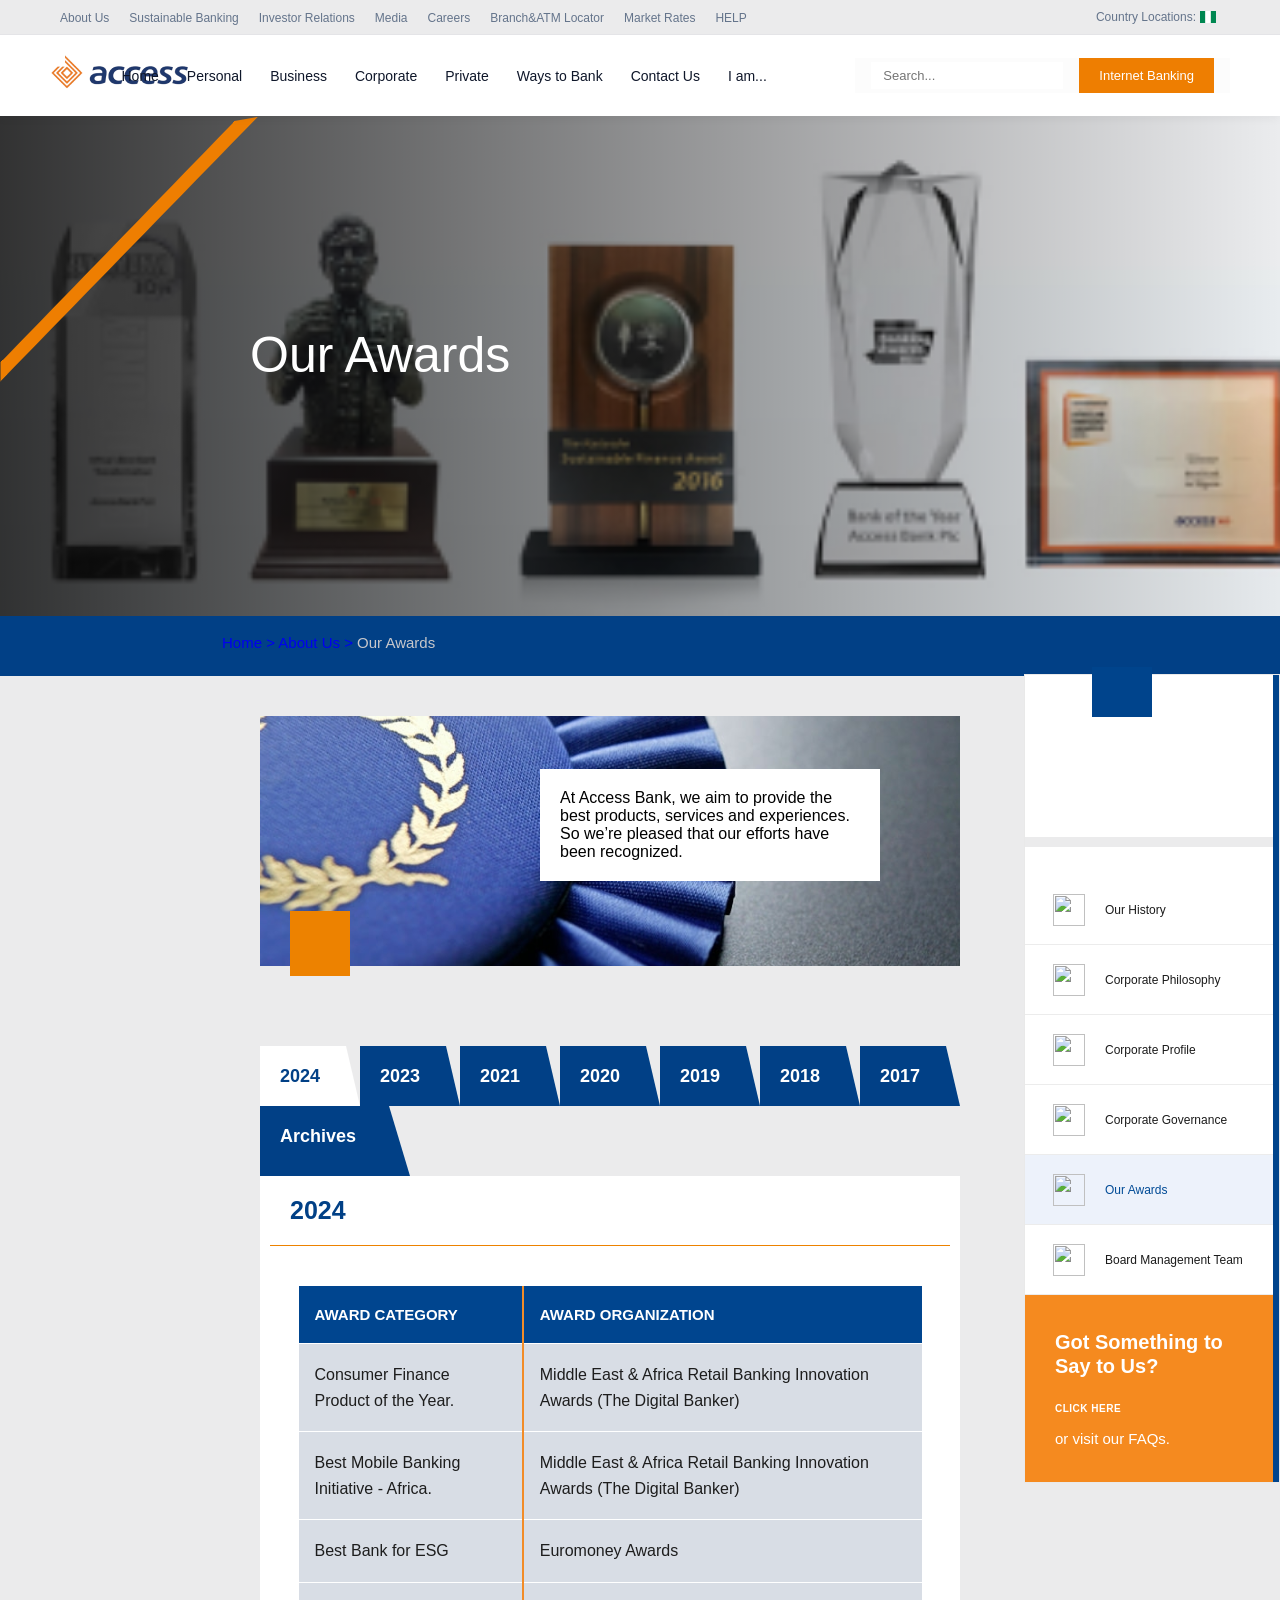
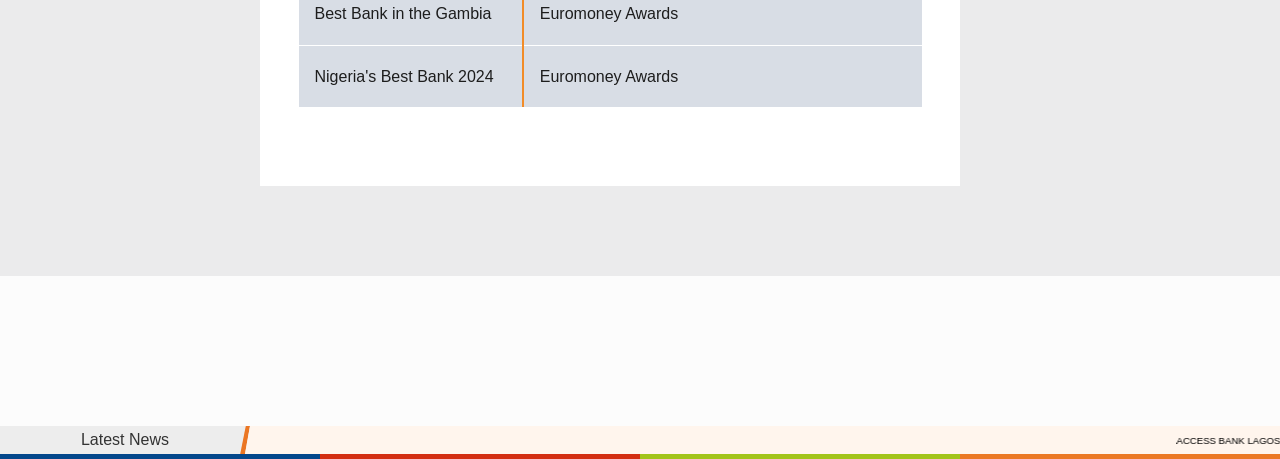
==== award.html @ 9777dcdf "level1" ====
<!DOCTYPE html>
<html lang="en">

<head>
    <meta charset="UTF-8">
    <meta name="viewport" content="width=device-width, initial-scale=1.0">
    <link rel="stylesheet" href="award.css">
    <link rel="shortcut icon" href="/Images/favi-removebg-preview.png" type="image/x-icon">
    <script src="https://cdn.jsdelivr.net/npm/@tailwindcss/browser@4"></script>
    <script src="https://kit.fontawesome.com/dce6a26cb8.js" crossorigin="anonymous"></script>
    <!-- bootstrap link -->
    <script src="https://cdn.jsdelivr.net/npm/@popperjs/core@2.11.8/dist/umd/popper.min.js"
        integrity="sha384-I7E8VVD/ismYTF4hNIPjVp/Zjvgyol6VFvRkX/vR+Vc4jQkC+hVqc2pM8ODewa9r"
        crossorigin="anonymous"></script>
    <script src="https://cdn.jsdelivr.net/npm/bootstrap@5.3.8/dist/js/bootstrap.min.js"
        integrity="sha384-G/EV+4j2dNv+tEPo3++6LCgdCROaejBqfUeNjuKAiuXbjrxilcCdDz6ZAVfHWe1Y"
        crossorigin="anonymous"></script>
    <title>Our Awards</title>
</head>

<body>

    <!-- The main header Wrapper -->
    <header>
        <div class="head-head">
            <!-- SECTION 1: The Top Bar -->
            <div class="top-bar">
                <!-- Left side links grouped together -->
                <ul class="top-bar-links">
                    <li><a href="#">About Us</a></li>
                    <li><a href="#">Sustainable Banking</a></li>
                    <li><a href="#">Investor Relations</a></li>
                    <li><a href="#">Media</a></li>
                    <li><a href="#">Careers</a></li>
                    <li><a href="#">Branch&ATM Locator</a></li>
                    <li><a href="#">Market Rates</a></li>
                    <li><a href="#">HELP</a></li>
                </ul>


                <!-- Right side location indicator grouped together -->
                <div class="location-indicator">
                    <span>Country Locations:</span>
                    <img src="/Images/nigeria.png" alt="Country Flag">
                </div>
            </div>


            <!-- SECTION 2: The Primary Navigation Bar (the main brand links) -->
            <div class="primary-navigation">
                <!-- The Access Bank Logo -->
                <div class="logo">
                    <img src="/Images/access-lg-logo.png" alt="Access Bank Logo">
                </div>

                <!-- Main Navigation Links -->
                <ul class="main-nav-links">
                    <li><a class="li" href="#">Home</a></li>

                    <li class="dropdown"><a class="li" href="#">Personal</a>
                        <div class="dropdown-container">
                            <div class="parent-column">
                                <div class="dropdown-column1">
                                    <h3>PERSONAL BANKING</h3>
                                    <ul class="drop-scroll">
                                        <li><a href="#">Bancassurance</a></li>
                                        <li><a href="#">Borrowing</a></li>
                                        <li><a href="#">Diaspora Banking</a></li>
                                        <li><a href="#">Everyday Accounts</a></li>
                                        <li><a href="#">Kids & Teens</a></li>
                                        <li><a href="#">Money Transfer</a></li>
                                        <li><a href="#">Promos & Propositions</a></li>
                                        <li><a href="#">Saving & Investing</a></li>
                                        <li><a href="#">The "W" Initiative</a></li>
                                    </ul>
                                </div>

                                <div class="dropdown-column2">
                                    <div class="banc">
                                        <span class="span">Bancassurance</span>
                                        <p>Something Sweet for ENTREPRENEURS</p>
                                    </div>
                                    <div class="banc2">
                                        <div class="banc-image">
                                            <img src="/Images/drop.png" alt="">
                                        </div>

                                        <p class="banc2-txt">Over the years, we have provided sustainable tools for
                                            women to
                                            Access true financial inclusion and growth.</p>

                                        <div class="banc2-link">
                                            <a href="#">access more</a>
                                        </div>
                                    </div>
                                </div>
                            </div>

                            <div class="bottom-line">
                                <p class="bm-line-txt"><a href="#">Contact Us</a></p>
                                <p class="bm-line-txt"><a href="#">Help & Support</a></p>
                                <p class="bm-line-txt"><a href="#">Locate Us</a></p>
                            </div>
                        </div>
                    </li>

                    <li class="dropdown"><a class="li" href="#">Business</a>
                        <div class="dropdown-container">
                            <div class="parent-column">
                                <div class="dropdown-column1">
                                    <h3>BUSINESS BANKING</h3>
                                    <ul class="drop-scroll">
                                        <li><a href="#">Business Accounts</a></li>
                                        <li><a href="#">CBN Healthcare Sector Loan</a></li>
                                        <li><a href="#">E solutions & Services</a></li>
                                        <li><a href="#">FX Products</a></li>
                                        <li><a href="#">FX Self Service Portal</a></li>
                                        <li><a href="#">SME Banking</a></li>
                                    </ul>
                                </div>

                                <div class="dropdown-column-bz">

                                    <div class="banc-initial">
                                        <a href="#">Corporate Account</a>
                                        <a href="#">Domiciliary Account</a>
                                    </div>

                                    <div class="banc">
                                        <span class="span">Business Accounts</span>
                                        <p>Find products and services designed for large and small scale businesses
                                            here.
                                        </p>
                                    </div>
                                    <div class="banc2">
                                        <div class="banc-image">
                                            <img src="/Images/drop.png" alt="">
                                        </div>

                                        <p class="banc2-txt">Over the years, we have provided sustainable tools for
                                            women to
                                            Access true financial inclusion and growth.</p>

                                        <div class="banc2-link">
                                            <a href="#">access more</a>
                                        </div>
                                    </div>
                                </div>
                            </div>

                            <div class="bottom-line">

                                <p class="bm-line-txt"><a href="#">Contact Us</a></p>
                                <p class="bm-line-txt"><a href="#">Help & Support</a></p>
                                <p class="bm-line-txt"><a href="#">Locate Us</a></p>

                            </div>
                        </div>
                    </li>

                    <li class="dropdown"><a class="li" href="#">Corporate</a>
                        <div class="dropdown-container">
                            <div class="parent-column">
                                <div class="dropdown-column1">
                                    <div class="cb">
                                        <h3>CORPORATE BANKING</h3>
                                    </div>
                                    <ul class="drop-scroll">
                                        <li><a href="#">Corporate Sector</a></li>
                                        <li><a href="#">Distributors Forum</a></li>
                                        <li><a href="#">Economic Research</a></li>
                                        <li><a href="#">Exporters Forum</a></li>
                                        <li><a href="#">Loans</a></li>
                                        <li><a href="#">Products & Service</a></li>
                                        <li><a href="#">Wantong Account</a></li>
                                    </ul>
                                </div>

                                <div class="dropdown-column-bz">

                                    <div class="banc-initial">
                                        <a href="#">Access Investor Services</a>
                                        <a href="#">Airline Payments</a>
                                        <a href="#">Asian Corporates</a>
                                        <a href="#">Cement & Logistics</a>
                                        <a href="#">Contractors & Construction</a>
                                        <a href="#">Development Banking Desk</a>
                                        <a href="#">Financial Institution</a>
                                        <a href="#">Food & Beverages</a>
                                        <a href="#">French Desk Nigeria</a>
                                        <a href="#">German Desk Nigeria</a>
                                        <a href="#">Hospitality & Lifestyle</a>
                                        <a href="#">Manufacturing</a>
                                        <a href="#">Oil & Gas Downstream</a>
                                        <a href="#">Oil & Gas Upstream</a>
                                        <a href="#">Partnerships & Digital Capabilities Sector</a>
                                        <a href="#">Public Sector</a>
                                        <a href="#">Telecommunications</a>
                                        <a href="#">The Dutch Desk</a>
                                        <a href="#">Trading & General Commerce</a>
                                        <a href="#">Transportation & Household</a>
                                        <a href="#">Value Chain Management</a>
                                    </div>

                                    <div class="banc">
                                        <span class="span">Corporate Sector</span>
                                        <p>We have the specialized knowledge and expertise to help you navigate the
                                            financial complexity of your industry.
                                        </p>
                                    </div>
                                    <div class="banc2">
                                        <div class="banc-image">
                                            <img src="/Images/sec-drop.png" alt="">
                                        </div>

                                        <p class="banc2-txt">See how we can help you.</p>

                                        <div class="banc2-link">
                                            <a href="#">access more</a>
                                        </div>
                                    </div>
                                </div>
                            </div>

                            <div class="bottom-line">
                                <p class="bm-line-txt"><a href="#">Contact Us</a></p>
                                <p class="bm-line-txt"><a href="#">Help & Support</a></p>
                                <p class="bm-line-txt"><a href="#">Locate Us</a></p>
                            </div>
                        </div>
                    </li>

                    <li class="dropdown"><a class="li" href="#">Private</a>
                        <div class="dropdown-container">
                            <div class="parent-column">
                                <div class="dropdown-column1">
                                    <div class="cb">
                                        <h3>PRIVATE BANKING</h3>
                                    </div>
                                    <ul class="drop-scroll">
                                        <li><a href="#">About the Access Private Bank</a></li>
                                        <li><a href="#">Access Medicair</a></li>
                                        <li><a href="#">American Express (AMEX) Card</a></li>
                                        <li><a href="#">Black Card</a></li>
                                        <li><a href="#">Exclusive Private Banker</a></li>
                                        <li><a href="#">Investment Management</a></li>
                                        <li><a href="#">Our Products & Services</a></li>
                                    </ul>
                                </div>

                                <div class="dropdown-column2">
                                    <div class="banc">
                                        <span class="span">About Access Private Bank</span>
                                        <p>We help you identify the right financial strategy, and provide you with the
                                            services and products you require today and in the future.</p>
                                    </div>
                                    <div class="banc2">
                                        <div class="banc-image">
                                            <img src="/Images/private-image.png" alt="">
                                        </div>

                                        <p class="banc2-txt">Introducing the Access Bank American Express® Platinum Card
                                            and
                                            the American Express® Gold Card.</p>

                                        <div class="banc2-link">
                                            <a href="#">access more</a>
                                        </div>
                                    </div>
                                </div>
                            </div>

                            <div class="bottom-line">
                                <p class="bm-line-txt"><a href="#">Contact Us</a></p>
                                <p class="bm-line-txt"><a href="#">Help & Support</a></p>
                                <p class="bm-line-txt"><a href="#">Locate Us</a></p>
                            </div>
                        </div>
                    </li>

                    <li class="dropdown"><a class="li" href="#">Ways to Bank</a>
                        <div class="dropdown-container">
                            <div class="parent-column">
                                <div class="dropdown-column1">
                                    <h3>WAYS TO BANK</h3>
                                    <ul class="drop-scroll">
                                        <li><a href="#">*901#</a></li>
                                        <li><a href="#">Access Bank Shopping Discount Deals</a></li>
                                        <li><a href="#">Access Money</a></li>
                                        <li><a href="#">AccessPay</a></li>
                                        <li><a href="#">Agency Banking</a></li>
                                        <li><a href="#">American Express (AMEX) Card</a></li>
                                        <li><a href="#">ATM</a></li>
                                        <li><a href="#">Cards</a></li>
                                        <li><a href="#">FacePay</a></li>
                                        <li><a href="#">Mobile Banking</a></li>
                                        <li><a href="#">Online Banking</a></li>
                                        <li><a href="#">Online Banking Business</a></li>
                                    </ul>
                                </div>

                                <div class="dropdown-column-bz">

                                    <div class="banc-initial">
                                        <a href="#">AccessPlus</a>

                                    </div>

                                    <div class="banc">
                                        <span class="span">
                                            *901#
                                        </span>
                                        <p>
                                            *901# is our USSD banking solution that gives you access to our services
                                            with
                                            only your mobile phone.
                                        </p>
                                    </div>
                                    <div class="banc2">
                                        <div class="banc-image">
                                            <img src="/Images/drop.png" alt="">
                                        </div>

                                        <p class="banc2-txt">Over the years, we have provided sustainable tools for
                                            women to
                                            Access true financial inclusion and growth.</p>

                                        <div class="banc2-link">
                                            <a href="#">access more</a>
                                        </div>
                                    </div>
                                </div>
                            </div>

                            <div class="bottom-line">

                                <p class="bm-line-txt"><a href="#">Contact Us</a></p>
                                <p class="bm-line-txt"><a href="#">Help & Support</a></p>
                                <p class="bm-line-txt"><a href="#">Locate Us</a></p>

                            </div>
                        </div>
                    </li>

                    <li class="dropdown"><a class="li" href="#">Contact Us</a>
                        <div class="dropdown-container">
                            <div class="parent-column">
                                <div class="dropdown-column1">
                                    <h3>CONTACT US</h3>
                                    <ul class="drop-scroll">
                                        <li><a href="#">Agency Banking Details</a></li>
                                        <li><a href="#">Biometrics Enrollment Branches</a></li>
                                        <li><a href="#">Branch & ATM Locator</a></li>
                                        <li><a href="#">Branches With Wi-Fi</a></li>
                                        <li><a href="#">Customer Feedback</a></li>
                                        <li><a href="#">Grievance Management for Project Finance</a></li>
                                        <li><a href="#">Interactive Voice Response</a></li>
                                        <li><a href="#">My Access</a></li>
                                        <li><a href="#">We Care</a></li>
                                    </ul>
                                </div>

                                <div class="dropdown-column2">
                                    <div class="banc">
                                        <span class="span">
                                            Agency Banking
                                        </span>
                                        <p>We are CLOSA than you think. Find an Access CLOSA agent near you.</p>
                                    </div>
                                    <div class="banc2">
                                        <div class="banc-image">
                                            <img src="/Images/sec-drop.png" alt="">
                                        </div>

                                        <p class="banc2-txt">Access all the ways you can reach us at your convenience.
                                            We
                                            have a representative wherever you are.

                                        </p>

                                        <div class="banc2-link">
                                            <a href="#">contact us</a>
                                        </div>
                                    </div>
                                </div>
                            </div>

                            <div class="bottom-line">
                                <p class="bm-line-txt"><a href="#">Contact Us</a></p>
                                <p class="bm-line-txt"><a href="#">Help & Support</a></p>
                                <p class="bm-line-txt"><a href="#">Locate Us</a></p>
                            </div>
                        </div>
                    </li>

                    <li class="dropdown"><a class="li" href="#">I am...</a>
                        <div class="dropdown-container">
                            <p class="p">TAILORED JUST FOR YOU</p>
                            <div class="iam-images">
                                <div class="iam1">
                                    <p class="iam-p">A COMPANY</p>
                                    <img src="/Images/I am 1.png" alt="">
                                </div>

                                <div class="iam2">
                                    <p class="iam-p">A JOB APPLICANT</p>
                                    <img src="/Images/I am 2.png" alt="">
                                </div>

                                <div class="iam3">
                                    <p class="iam-p">A JOURNALIST</p>
                                    <img src="/Images/I am 3.png" alt="">
                                </div>

                                <div class="iam4">
                                    <p class="iam-p">A TEENAGER</p>
                                    <img src="/Images/I am 4.png" alt="">
                                </div>

                                <div class="iam5">
                                    <p class="iam-p">A WOMAN</p>
                                    <img src="/Images/I am 5.png" alt="">
                                </div>

                                <div class="iam6">
                                    <p class="iam-p">AN ENTREPRENEUR</p>
                                    <img src="/Images/I am 6.png" alt="">
                                </div>

                                <div class="iam7">
                                    <p class="iam-p">AN INDIVIDUAL</p>
                                    <img src="/Images/I am 7.png" alt="">
                                </div>

                                <div class="iam8">
                                    <p class="iam-p">AN INVESTOR</p>
                                    <img src="/Images/I am 8.png" alt="">
                                </div>

                            </div>

                        </div>

                    </li>
                </ul>

                <!-- Search bar and core banking CTA action items on the far right -->
                <div class="main-actions">
                    <form>
                        <input type="text" placeholder="Search...">
                    </form>
                    <p class="net-banking">Internet Banking</p>
                </div>

            </div>
        </div>
    </header>

    <section
        style="background:linear-gradient( 90deg, rgba(0, 0, 0, 0.788), rgba(0, 0, 0, 0)), url(/Images/imgi_34_our-awards.png); background-repeat: repeat; background-size: cover; height: 500px; width: 100%; position: relative;">
        <div class="sec-line">
            <img src="/Images/imgi_35_access-slant-line.png" alt="">
        </div>

        <p style="font-size: 50px; color: white; margin: 120px 0 0 250px ;">Our Awards</p>
    </section>

    <div class="blue-line">
        <div class="blue-links">
            <a href="#">Home > </a>
            <a href="#">About Us ></a>
            <a class="live" href="#">Our Awards</a>
        </div>
    </div>

    <legend>
        <div class="imagess">
            <p
                style="background-color: white; color: black; padding: 20px; width: 340px; margin-left: 280px; margin-top: 50px;">
                At Access Bank, we aim to provide the best products, services and experiences. So we’re pleased that our
                efforts have been recognized.</p>
            <div class="orange-shape">
                <i class="fa fa-chevron-down" aria-hidden="true"></i>
            </div>
        </div>

        <div class="parent-bx">
            <div
                style="background-color: white; color: #014086; height: 60px; width: 100px; clip-path: polygon(0 0, 86% 0, 100% 100%, 0 100%); padding: 20px;">
                <h1 style="font-size: 18px; font-weight: bold; ">2024</h1>
            </div>
            <div class="award-bx">
                <h1 style="color: white; font-size: 18px; font-weight: bold; ">2023</h1>
            </div>
            <div class="award-bx">
                <h1 style="color: white; font-size: 18px; font-weight: bold; ">2021</h1>
            </div>
            <div class="award-bx">
                <h1 style="color: white; font-size: 18px; font-weight: bold; ">2020</h1>
            </div>
            <div class="award-bx">
                <h1 style="color: white; font-size: 18px; font-weight: bold; ">2019</h1>
            </div>
            <div class="award-bx">
                <h1 style="color: white; font-size: 18px; font-weight: bold; ">2018</h1>
            </div>
            <div class="award-bx">
                <h1 style="color: white; font-size: 18px; font-weight: bold; ">2017</h1>
            </div>
        </div>

        <div class="archives">
            <h1 style="color: white; font-size: 18px; font-weight: bold; ">Archives</h1>
        </div>

        <div class="big-table">
            <h1 style="color: #014086; font-size: 25px; font-weight: bold; padding: 20px 0 20px 30px; ">2024</h1>
            <div class="thin-line"></div>

            <section class="awards-section">
                <table class="awards-table">
                    <thead>
                        <tr>
                            <th>AWARD CATEGORY</th>
                            <th>AWARD ORGANIZATION</th>
                        </tr>
                    </thead>

                    <tbody>
                        <tr>
                            <td>Consumer Finance Product of the Year.</td>
                            <td>
                                Middle East & Africa Retail Banking Innovation Awards
                                (The Digital Banker)
                            </td>
                        </tr>

                        <tr>
                            <td>Best Mobile Banking Initiative - Africa.</td>
                            <td>
                                Middle East & Africa Retail Banking Innovation Awards

                                (The Digital Banker)
                            </td>
                        </tr>

                        <tr>
                            <td>Best Bank for ESG</td>
                            <td>Euromoney Awards</td>
                        </tr>

                        <tr>
                            <td>Best Bank in the Gambia</td>
                            <td>Euromoney Awards</td>
                        </tr>

                        <tr>
                            <td>Nigeria's Best Bank 2024</td>
                            <td>Euromoney Awards</td>
                        </tr>
                    </tbody>
                </table>
            </section>
        </div>

        <!-- Sidebar -->
        <aside class="about-sidebar">
            <div class="blue-shape">
                <i class="fa-solid fa-xmark"></i>
            </div>

            <div class="middle"></div>

            <div class="sidebar-content">
                <a href="#" class="sidebar-item">
                    <div class="sidebar-icon">
                        <img src="" alt="">
                    </div>
                    <span>Our History</span>
                </a>

                <a href="#" class="sidebar-item">
                    <div class="sidebar-icon">
                        <img src="" alt="">
                    </div>
                    <span>Corporate Philosophy</span>
                </a>

                <a href="#" class="sidebar-item">
                    <div class="sidebar-icon">
                        <img src="" alt="">
                    </div>
                    <span>Corporate Profile</span>
                </a>

                <a href="#" class="sidebar-item">
                    <div class="sidebar-icon">
                        <img src="" alt="">
                    </div>
                    <span>Corporate Governance</span>
                </a>

                <a href="#" class="sidebar-item active">
                    <div class="sidebar-icon">
                        <img src="" alt="">
                    </div>
                    <span>Our Awards</span>
                </a>

                <a href="#" class="sidebar-item">
                    <div class="sidebar-icon">
                        <img src="" alt="">
                    </div>
                    <span>Board Management Team</span>
                </a>

                <div class="sidebar-cta">
                    <h3>Got Something to Say to Us?</h3>

                    <a href="#">CLICK HERE</a>

                    <p>or visit our FAQs.</p>
                </div>

            </div>

        </aside>
    </legend>


    <main style="padding-top: 150px;" class="main-section bg-[#ededed]">
        <div class="headlines">
            <div class="thin-news-bx">
                <div class="beside-thin"></div>
                <p class=".beside-thin-txt">Latest News</p>
            </div>
            <marquee behavior="smooth" direction="left">
                <p style="display: flex; gap: 140px; font-size: .60rem;">
                    <a href="#">ACCESS BANK LAGOS CITY MARATHON RETURNS FEB 14, POWERING CULTURE, COMMUNITY AND
                        GLOBAL CONNECTIONS </a>
                    <a href="#">GREEN AFRICA ACQUIRES SECOND AIRCRAFT, EXPANDS ASSET FINANCING PARTNERSHIP WITH
                        ACCESS BANK</a>
                    <a href="#"> ACCESS BANK PLC SIGNS AGREEMENT TO ACQUIRE 100% EQUITY STAKE IN SOUTH AFRICAN-BASED
                        BIDVEST BANK</a>
                    <a href="#">ACCESS HOLDINGS REAFFIRMS SUPPORT FOR ZAMBIA’S ECONOMY</a>
                    <a href="#">PROPOSED ACQUISITION OF NATIONAL BANK OF KENYA LIMITED BY ACCESS BANK PLC</a>
                </p>
            </marquee>
        </div>

        <div class="news-line">
            <div class="blue"></div>
            <div class="red"></div>
            <div class="green"></div>
            <div class="orange"></div>
        </div>
        
    </main>



























</body>

</html>
---- award.css ----
* {
    padding: 0;
    margin: 0;
    box-sizing: border-box;
    text-decoration: none;
}

body {
    font-family: Arial, sans-serif;
    background: #fcfcfc;
    color: #333333;
}

header {
    position: sticky;
    top: 0;
    left: 0;
    right: 0;
    z-index: 10000;
}

.head-head {
    position: relative fixed;
    top: 0;
    left: 0;
    width: 100%;
    background: #ffffff;
    box-shadow: 0 2px 10px rgba(0, 0, 0, 0.05);
    z-index: 1000;
}

.top-bar {
    background-color: #ebebec;
    padding: 8px 60px;
    display: flex;
    justify-content: space-between;
    align-items: center;
    border-bottom: 1px solid #e4e4e7;
}

.top-bar-links {
    list-style: none;
    display: flex;
    gap: 20px;
}

.top-bar-links li a {
    font-size: 12px;
    color: #64748b;
    cursor: pointer;
    font-weight: 500;
}

.location-indicator {
    font-size: 12px;
    color: #64748b;
    font-weight: 500;
    display: flex;
    align-items: center;
    gap: 4px;
}

.location-indicator img {
    width: 16px;
    height: 12px;
    margin-right: 4px;
}

/* Section 2 */

.primary-navigation {
    padding: 18px 50px;
    display: flex;
    justify-content: space-between;
    align-items: center;
    background-color: #ffffff;
}

/* no style for logo yet */

.main-nav-links {
    display: flex;
    gap: 28px;
    list-style: none;
    margin-left: -160px;
}

.main-nav-links li a {
    font-size: 14px;
    color: #0f172a;
    font-weight: 500;
    cursor: pointer;
}

.main-actions {
    display: flex;
    gap: 16px;
    align-items: center;
    background-color: #FCFCFC;
    padding: 0px 16px;
}

.main-actions input {
    padding: 6px 12px;
    font-size: 13px;
    border: none;
}

.net-banking {
    background-color: #EE7E01;
    color: #ffffff;
    padding: 10px 20px;
    font-size: 13px;
    border: none;
    cursor: pointer;
}

/* Dropdown */

.dropdown-container {
    padding: 0px 20px;
    width: 73%;
    margin: auto;
    height: 70vh;
    background: #F1F1F1;
    position: absolute;
    top: 98%;
    left: 13%;
    opacity: 0;
    visibility: hidden;
    z-index: 1000;
}

.dropdown:hover .dropdown-container {
    opacity: 1;
    visibility: visible;
}




.parent-column {
    display: flex;
    align-items: center;
}

.dropdown-column1 {
    /* margin-top: -80px; */
    line-height: 100px;
    /* background-color: #0f172a; */

}

.dropdown-column1 h3 {
    font-size: 20px;
    font-weight: bold;
}

.drop-scroll {

    padding: 20px 50px;
    text-wrap: inherit;
    /* min-width: 40%; */
    height: 50vh;
    background-color: white;
    line-height: 40px;
    overflow-y: auto;
}

::-webkit-scrollbar {
    width: 3px;
}

::-webkit-scrollbar-thumb {
    background-color: #EE7E01;
    border-radius: 4px;
}

/* ::-webkit-scrollbar-thumb:hover {
    background-color: #d27000;
} */

.drop-scroll a:hover {
    color: #EE7E01;
}

.dropdown-column2 {
    margin-top: 100px;
    min-width: 80%;
    height: 50vh;
    background-color: white;
    display: flex;
    gap: 20px;
    padding-left: 400px;
    padding-top: 20px;
    box-shadow: -10px 0px 30px rgba(73, 73, 73, 0.29);
}

.banc p {
    color: black;
    font-size: 15px;
    width: 200px;
    font-weight: lighter;
}

.span {
    color: #EE7E01;
    font-size: 30px;
    font-weight: lighter;
}

.banc-image img {
    width: 200px;
    height: 170px;
}

.banc2-txt {
    width: 220px;
    font-size: 13px;
}

.banc2-link {
    background-color: #EE7E01;
    width: 100px;
    padding: 10px;
    margin-top: 10px;
    color: white;
}

.banc2-link a {
    color: white;
    font-size: 0px;
}

.bottom-line {
    background-color: white;
    width: 99.5%;
    height: 6vh;
    display: flex;
    gap: 40px;
    padding-left: 30px;
    align-items: center;
}

.bm-line-txt a:hover {
    color: #EE7E01;
}

.banc-initial a {
    display: block;
}

/* Business dropdown -part */

.dropdown-column-bz {
    margin-top: 100px;
    min-width: 80%;
    height: 50vh;
    background-color: white;
    display: flex;
    gap: 20px;
    justify-content: space-between;
    /* padding-left: 400px; */
    padding-top: 20px;
    box-shadow: -10px 0px 30px rgba(73, 73, 73, 0.29);
}

.dropdown2:hover .dropdown-container {
    opacity: 1;
    visibility: visible;
}

.banc-initial {
    padding-left: 40px;
    line-height: 2.6;
    overflow-y: auto;
}

.banc-initial a:hover {
    color: #EE7E01;
}

/* Corporate Dropdown */

.cb h3 {
    color: black;
    font-size: 19px;
}

.dropdown3:hover .dropdown-container {
    opacity: 1;
    visibility: visible;
}

.iam-images {
    /* padding: 0px 20px; */
    background-color: red;
    width: 100%;
    margin: auto;
    height: 70vh;
    background: #ffffff;
    position: absolute;
    top: 12%;
    left: 0%;
    display: grid;
    grid-template-columns: auto auto auto auto;
}

.iam1 img,
.iam2 img,
.iam3 img,
.iam4 img,
.iam5 img,
.iam6 img,
.iam7 img,
.iam8 img {
    /* width: 500px; */
    width: 300px;
    height: 260px;
    object-fit: cover;
}

.iam1,
.iam2,
.iam3,
.iam4,
.iam5,
.iam6,
.iam7,
.iam8 {
    width: 280px;
    height: 260px;
    position: relative;
}

.p {
    font-size: 30px;
    padding-top: 10px;
}

.iam-p {
    position: absolute;
    bottom: 10px;
    color: white;
    font-size: 15px;
    text-align: center;
    padding-top: 10px;
    width: 90%;
    margin: auto;
}

.top-bar-links a:hover {
    color: #EE7E01;
}

.li:hover {
    color: #EE7E01;
}

.coloured a {
    color: #EE7E01;
}


/* moving border */

.li {
    position: relative;
}

.li::before {
    content: "";
    position: absolute;
    bottom: -7px;
    left: 0;
    width: 0%;
    height: 2px;
    background-color: #ed8200;
    transition: 0.3s ease;
}

.li:hover::before {
    width: 100%;
    color: #EE7E01;
}

/* Top Utility moving border */
.top-bar-links a {
    position: relative;
}

.top-bar-links a::before {
    content: "";
    position: absolute;
    bottom: -7px;
    left: 0;
    width: 0%;
    height: 2px;
    background-color: #ed8200;
    transition: 0.3s ease;
}

.top-bar-links a:hover::before {
    width: 100%;
    color: #EE7E01;
}


/* Hero section */
.sec-line {
    height: 90px;
    width: 90px;
}

.blue-line {
    width: 100%;
    height: 60px;
    background-color: #014086;
}

.blue-links {
    width: 70%;
    margin: auto;
    color: white;
    padding-left: 30px;
    padding-top: 18px;
    font-size: 15px;

    .live {
        color: #c7c7cb;
        font-size: 15px;
    }
}

legend {
    width: 100%;
    height: 1200px;
    background-color: #EBEBEC;
    padding: 40px;
    position: relative;
}

.imagess {
    background-image: url(/Images/awa.png);
    height: 250px;
    width: 700px;
    margin-left: 220px;
    padding-top: 3px;
}

.orange-shape {
    background-color: #ed8200;
    width: 60px;
    height: 65px;
    margin-top: 30px;
    margin-left: 30px;
    color: white;
    font-size: 25px;
    padding: 13px 0 0 13px;
}


.parent-bx {
    margin: 80px 0 0 220px;
    display: flex;
    /* gap: 10px; */
}

.award-bx {
    background-color: #014086;
    height: 60px;
    width: 100px;
    clip-path: polygon(0 0, 86% 0, 100% 100%, 0 100%);
    padding: 20px;
}

.archives {
    background-color: #014086;
    width: 150px;
    height: 70px;
    clip-path: polygon(0 0, 86% 0, 100% 100%, 0 100%);
    margin: 0px 0 0 220px;
    padding: 20px;
}

.big-table {
    background-color: white;
    height: 610px;
    width: 700px;
    margin: 0 0 0 220px;
}

.thin-line {
    background-color: #ed8200;
    width: 680px;
    margin: auto;
    height: 1px;
}


/* table part */

.awards-section {
    max-width: 700px;
    margin: 40px auto;
}

/* Table */
.awards-table {
    width: 89%;
    margin: auto;
    border-collapse: collapse;
}

/* Header */
.awards-table th {
    background: #00458f;
    color: #fff;
    text-align: left;
    padding: 20px 16px;
    font-size: 15px;
    font-weight: 700;
    text-transform: uppercase;
}

/* Orange divider */
.awards-table th:first-child,
.awards-table td:first-child {
    border-right: 2px solid #f28c28;
}

/* Body Cells */
.awards-table td {
    background: #d8dde5;
    color: #1d1d1d;
    padding: 18px 16px;
    font-size: 16px;
    line-height: 1.6;
    vertical-align: top;
    border-top: 1px solid #ffffff;
}

/* Column widths */
.awards-table th:first-child,
.awards-table td:first-child {
    width: 36%;
}

.awards-table th:last-child,
.awards-table td:last-child {
    width: 64%;
}

/* sidebar */

.about-sidebar {
    width: 20%;
    background: #fff;
    border: 1px solid #e9e9e9;
    position: absolute;
    right: 0;
    top: -0.15%;
}

.sidebar-item {
    display: flex;
    align-items: center;
    gap: 20px;
    min-height: 70px;
    padding: 0 28px;
    text-decoration: none;
    color: #1b1b1b;
    border-bottom: 1px solid #ececec;
    /* position: relative; */
    transition: .3s ease;
}

.sidebar-item:hover {
    background: #f8f8f8;
}

.sidebar-content {
    padding-top: 200px;
}

.blue-shape {
    background-color: #00448c;
    width: 60px;
    height: 50px;
    position: absolute;
    top: -1%;
    right: 50%;
    color: white;
    font-size: 20px;
    text-align: center;
    padding-top: 10px;
}

.middle {
    height: 10px;
    width: 100%;
    background-color: #EBEBEC;
    position: absolute;
    top: 20%;

}


.sidebar-icon {
    width: 32px;
    height: 32px;
    display: flex;
    align-items: center;
    justify-content: center;
    flex-shrink: 0;
}

.sidebar-icon img {
    width: 100%;
    height: 100%;
    object-fit: contain;
}

.sidebar-item span {
    font-size: 12px;
    line-height: 1.5;
    font-weight: 400;
}

.sidebar-item.active {
    background: #edf2fb;
}

.sidebar-item.active span {
    color: #004b96;
}

.sidebar-item.active::after {
    content: "";
    position: absolute;
    top: 0;
    right: 0;
    width: 6px;
    height: 100%;
    background: #00448c;
}

.sidebar-cta {
    background: #f58a1f;
    padding: 35px 30px;
    color: #fff;
}

.sidebar-cta h3 {
    font-size: 20px;
    line-height: 1.2;
    margin-bottom: 20px;
    font-weight: 700;
}

.sidebar-cta a {
    color: #fff;
    text-decoration: none;
    font-size: 10px;
    font-weight: 700;
    letter-spacing: .5px;
}

.sidebar-cta p {
    margin-top: 14px;
    font-size: 15px;
}

/* marque section */


.news-ticker {
    display: flex;
    width: 100%;
    height: 25px;
    overflow: hidden;
    border-top: 1px solid #eee;
    border-bottom: 1px solid #eee;
    background: #fff;
    /* padding-top: 10px; */
    margin-bottom: 30px;
}

/* Fixed Left Label */

.news-label {
    width: 220px;
    height: 90px;
    background: #d7d7d7;
    border-right: 6px solid #f58220;
    color: black;
    display: flex;
    align-items: center;
    justify-content: center;
    font-weight: 700;
    font-size: 14px;
    color: #333;
    flex-shrink: 0;
    clip-path: polygon(0 0, 98% 0, 89% 100%, 0% 100%);
}

/* Ticker Container */

.ticker-wrapper {
    flex: 1;
    overflow: hidden;
    position: relative;
}

/* Moving Track */

.main {
    padding-top: 150px;
    background-color: #ededed;
}

.thin-news-bx {
    position: relative;
    width: 250px;
    background-color: #ededed;
    height: 100%;
    display: flex;
    align-items: center;
    justify-content: center;
    flex-shrink: 0;
    clip-path: polygon(0 0, 100% 0%, 98% 100%, 0 100%);
}

.beside-thin {
    position: absolute;
    left: 92%;
    background-color: #eb7623;
    width: 20px;
    height: 100%;
    clip-path: polygon(79% 0, 100% 0%, 75% 100%, 51% 100%);
}

.beside-thin-txt {
    padding-left: 100px;
    font-size: 80rem;
    font-weight: 600;
}


.headlines {
    display: flex;
    align-items: center;
    background-color: #fff5ed;
    width: 100%;
    height: 28px;
}

.headlines marquee {
    flex: 1;
}

.headlines marquee p {
    color: black;
    margin: 0;
}

.headlines marquee a {
    color: black;
}

.main-content {
    width: 85%;
    margin: auto;
    height: 600px;
}

.news-line {
    display: flex;
}

.blue {
    background-color: #03478b;
    height: 5px;
    width: 25%;
}

.red {
    background-color: #D32E12;
    height: 5px;
    width: 25%;
}

.green {
    background-color: #a2c41a;
    height: 5px;
    width: 25%;
}

.orange {
    height: 5px;
    width: 25%;
    background-color: #EB7824;
}
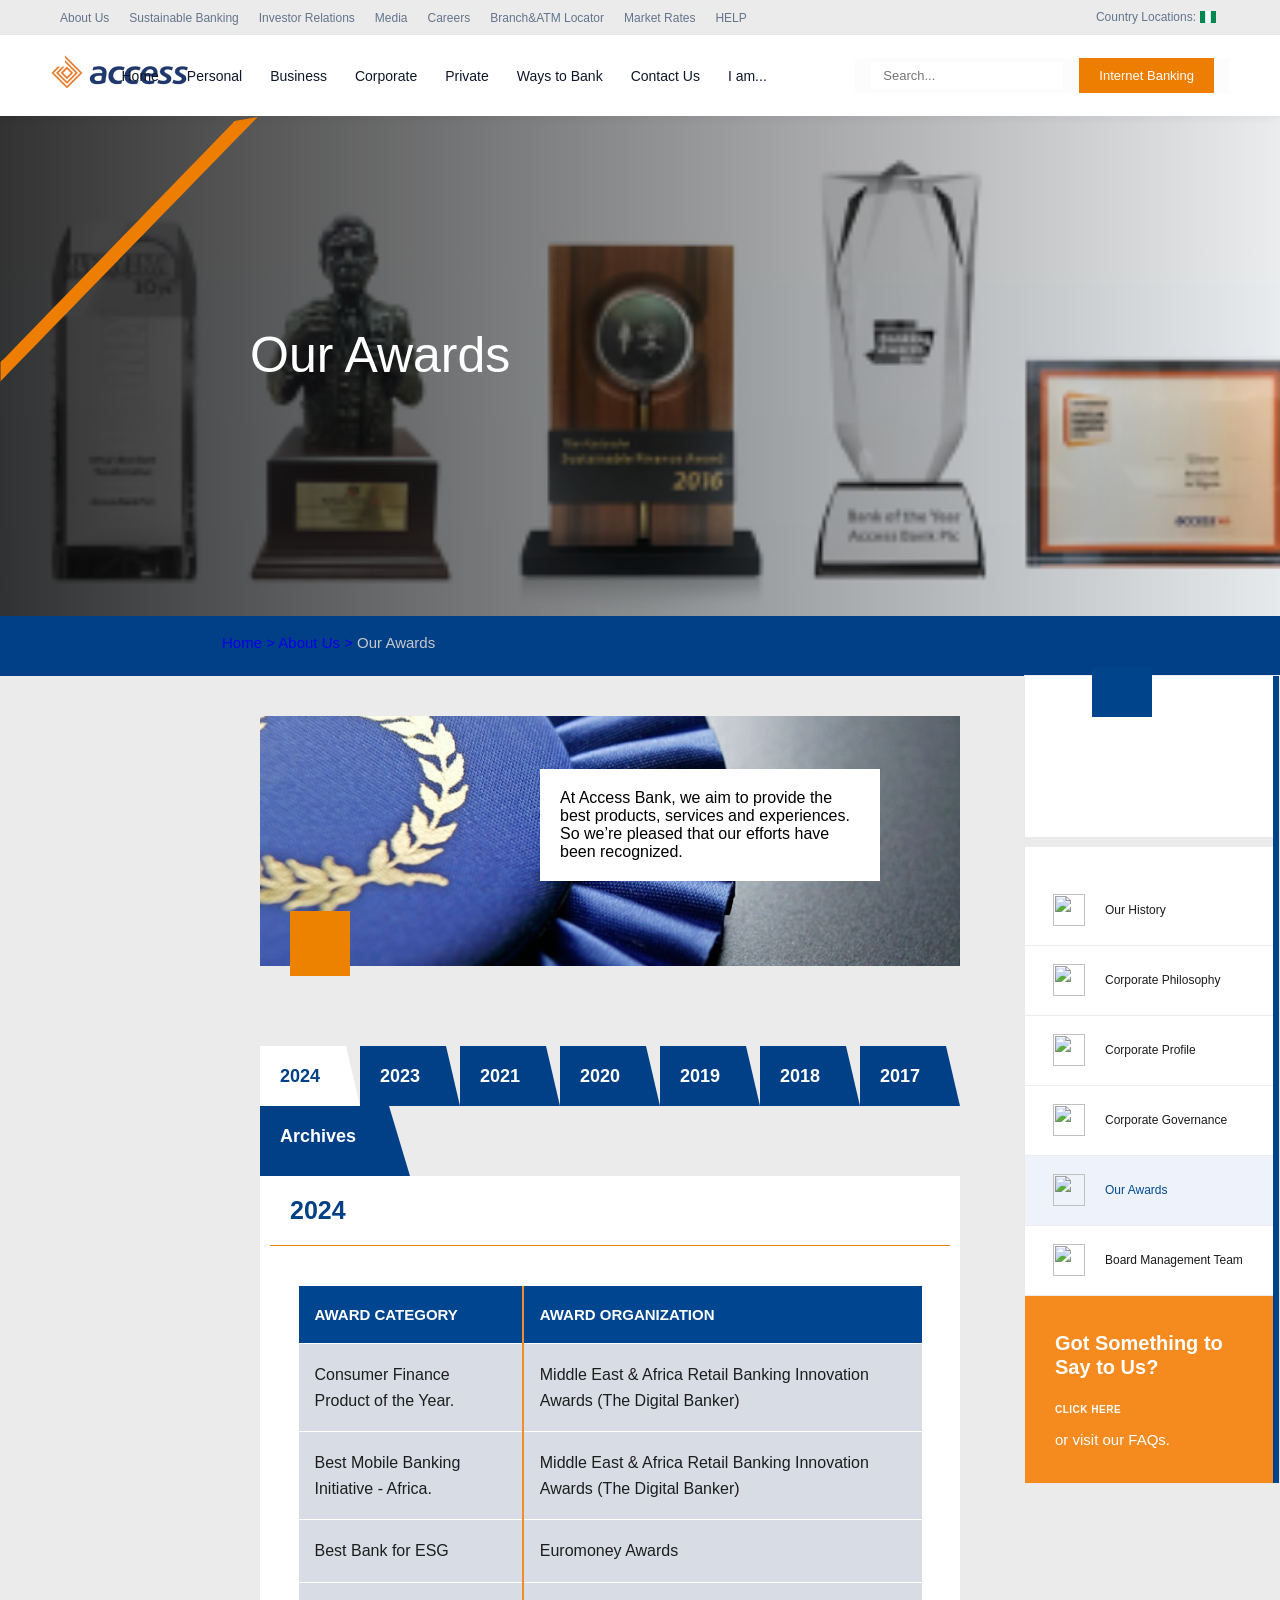
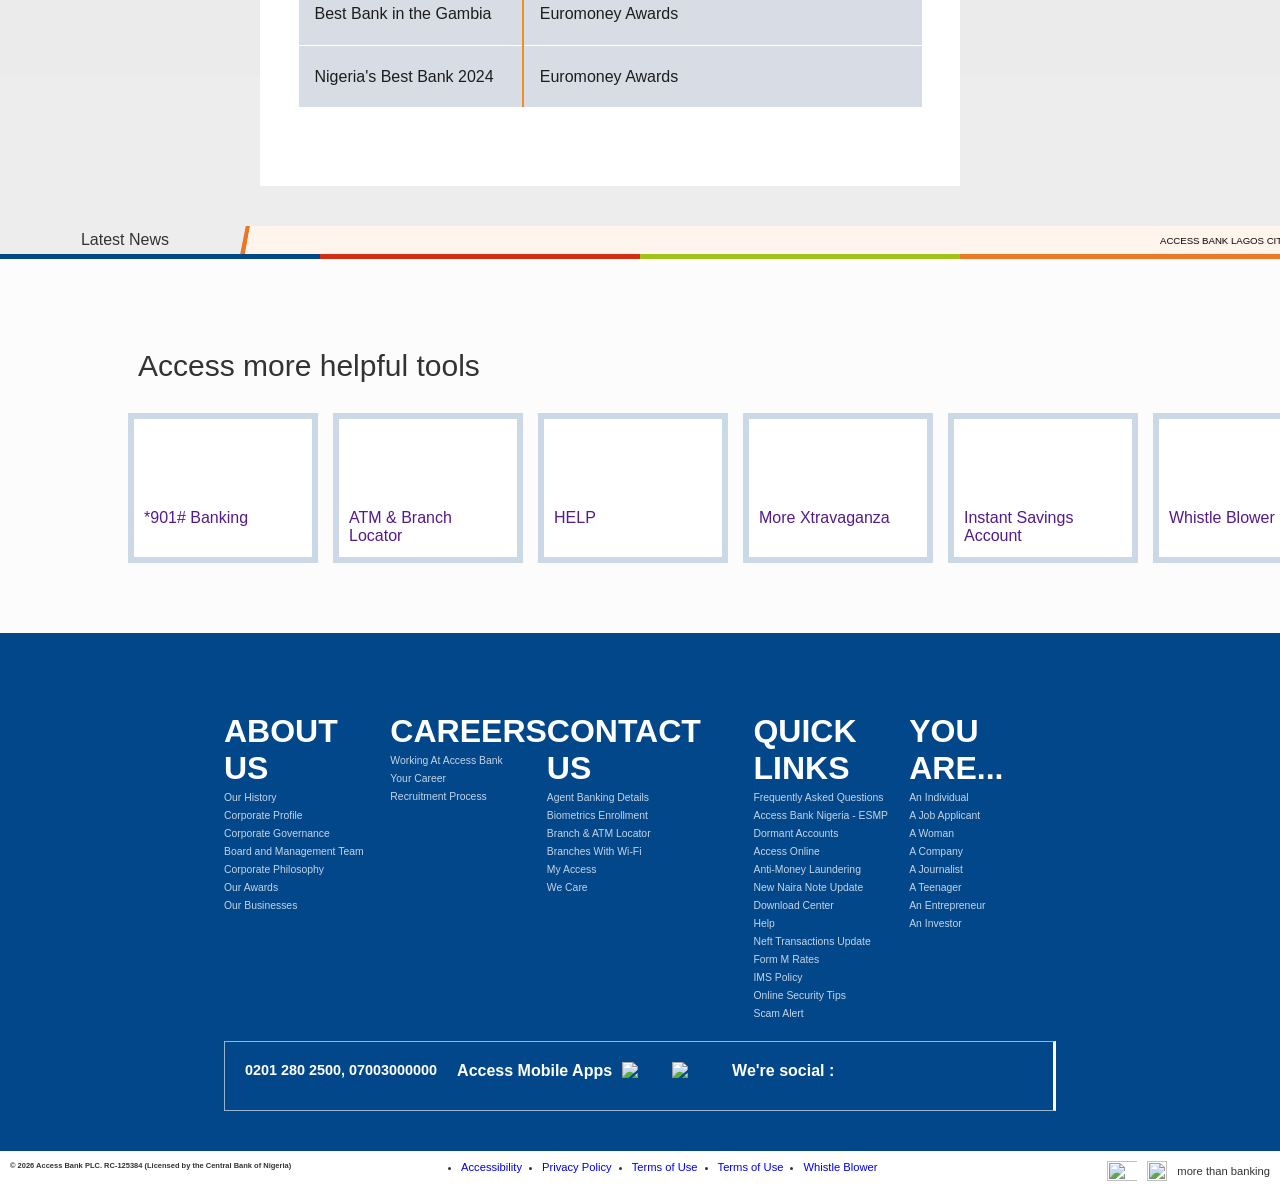
==== commit 85989ade: "debug" ====
--- a/award.html
+++ b/award.html
@@ -473,7 +473,7 @@
         </div>
     </div>
 
-    <legend>
+    <legend class="legend">
         <div class="imagess">
             <p
                 style="background-color: white; color: black; padding: 20px; width: 340px; margin-left: 280px; margin-top: 50px;">
@@ -654,9 +654,148 @@
             <div class="green"></div>
             <div class="orange"></div>
         </div>
-        
+
     </main>
 
+    <legend class="helpful">
+        <p style="padding: 20px 0 0 10px; margin-bottom: 30px; font-size: 30px;">Access more helpful tools</p>
+        <div class="helpfu">
+            <a href="">
+                <div class="help1">
+                    <p>*901# Banking</p>
+                </div>
+            </a>
+            <a href="">
+                <div class="help1">
+                    <p>
+                        ATM & Branch Locator</p>
+                </div>
+            </a>
+            <a href="">
+                <div class="help1">
+                    <p>HELP</p>
+                </div>
+            </a>
+            <a href="">
+                <div class="help1">
+                    <p>
+                        More Xtravaganza</p>
+                </div>
+            </a>
+            <a href="">
+                <div class="help1">
+                    <p>Instant Savings Account</p>
+                </div>
+            </a>
+            <a href="">
+                <div class="help1">
+                    <p>Whistle Blower</p>
+                </div>
+            </a>
+        </div>
+    </legend>
+
+        <!-- Footer Section -->
+    <footer>
+        <div class="tb-content">
+            <div class="ft">
+                <h1 class="text-[1.8rem font-[600] text-[white]">ABOUT US</h1>
+                <p><a href="#">Our History</a></p>
+                <p><a href="#">Corporate Profile</a></p>
+                <p><a href="#">Corporate Governance</a></p>
+                <p><a href="#">Board and Management Team</a></p>
+                <p><a href="#">Corporate Philosophy</a></p>
+                <p><a href="#">Our Awards</a></p>
+                <p><a href="#">Our Businesses</a></p>
+            </div>
+
+            <div class="ft">
+                <h1 class="text-[1.8rem font-[600] text-[white]">CAREERS</h1>
+                <p><a href="#">Working At Access Bank</a></p>
+                <p><a href="#">Your Career</a></p>
+                <p><a href="#">Recruitment Process</a></p>
+            </div>
+
+            <div class="ft">
+                <h1 class="text-[1.8rem font-[600] text-[white]">CONTACT US</h1>
+                <p><a href="#">Agent Banking Details</a></p>
+                <p><a href="#">Biometrics Enrollment</a></p>
+                <p><a href="#">Branch & ATM Locator</a></p>
+                <p><a href="#">Branches With Wi-Fi</a></p>
+                <p><a href="#">My Access</a></p>
+                <p><a href="#">We Care</a></p>
+            </div>
+
+            <div class="ft">
+                <h1 class="text-[1.8rem font-[600] text-[white]">QUICK LINKS</h1>
+                <p><a href="#">Frequently Asked Questions</a></p>
+                <p><a href="">Access Bank Nigeria - ESMP</a></p>
+                <p><a href="">Dormant Accounts</a></p>
+                <p><a href="">Access Online</a></p>
+                <p><a href="">Anti-Money Laundering</a></p>
+                <p><a href="">New Naira Note Update</a></p>
+                <p><a href="">Download Center</a></p>
+                <p><a href="">Help</a></p>
+                <p><a href="">Neft Transactions Update</a></p>
+                <p><a href="">Form M Rates</a></p>
+                <p><a href="">IMS Policy</a></p>
+                <p><a href="">Online Security Tips</a></p>
+                <p><a href="">Scam Alert</a></p>
+            </div>
+
+            <div class="ft">
+                <h1 class="text-[1.8rem font-[600] text-[white]">YOU ARE...</h1>
+                <p><a href="">An Individual</a></p>
+                <p><a href="">A Job Applicant</a></p>
+                <p><a href="">A Woman</a></p>
+                <p><a href="">A Company</a></p>
+                <p><a href="">A Journalist</a></p>
+                <p><a href="">A Teenager</a></p>
+                <p><a href="">An Entrepreneur</a></p>
+                <p><a href="">An Investor</a></p>
+            </div>
+        </div>
+        <div class="extra-info">
+            <div class="extra-bx">
+                <div class="xtra-bx-content">
+                    <a href="#">0201 280 2500, 07003000000</a>
+                    <p style="display: flex; gap: 10px;">Access Mobile Apps <img src="https://www.accessbankplc.com/getmedia/c8306af5-21d5-459c-b342-aac6dd2671e9/get-it-on-appstore.png?width=95&height=31&ext=.png">
+                        <img src="https://www.accessbankplc.com/getmedia/13d72f04-e02d-4206-9e08-50e9d0a1b0a2/get-it-on-playstore.png?width=106&height=32&ext=.png">
+                    </p>
+
+                    <p>We're social : <i class="bi bi-twitter-x"></i> <i class="bi bi-facebook"></i> <i
+                            class="bi bi-instagram"></i> <i class="bi bi-linkedin"></i></p>
+                </div>
+            </div>
+        </div>
+
+        <div class="licensed">
+            <div class="lin-1">
+                <h6 class="text-[black]">© 2026 Access Bank PLC. RC-125384 (Licensed by the Central Bank of Nigeria)
+                </h6>
+            </div>
+
+            <div class="terms-policy">
+                <ul>
+                    <li><a href="#">Accessibility</a></li>
+                    <li><a href="#">Privacy Policy</a></li>
+                    <li><a href="#">Terms of Use</a></li>
+                    <li><a href="#">Terms of Use</a></li>
+                    <li><a href="#">Whistle Blower</a></li>
+                </ul>
+            </div>
+
+            <div class="ft-more-than-banking">
+                <img style="width: 90px; padding-left: 60px;" src="">
+                <img class="footer-access-line" src="">
+                <p class="text-[#ed8200] text-[.70rem] font-[700]">more than banking</p>
+            </div>
+
+        </div>
+    </footer>
+
+
+
 
 
 
--- a/award.css
+++ b/award.css
@@ -432,9 +432,9 @@
     }
 }
 
-legend {
-    width: 100%;
-    height: 1200px;
+.legend {
+    width: 100%;
+    height: 1000px;
     background-color: #EBEBEC;
     padding: 40px;
     position: relative;
@@ -682,7 +682,7 @@
     border-top: 1px solid #eee;
     border-bottom: 1px solid #eee;
     background: #fff;
-    /* padding-top: 10px; */
+    padding-top: 10px;
     margin-bottom: 30px;
 }
 
@@ -714,9 +714,12 @@
 
 /* Moving Track */
 
-.main {
-    padding-top: 150px;
+main {
+    /* padding-top: 150px; */
     background-color: #ededed;
+    margin-bottom: 20px;
+    margin-top: -0px;
+
 }
 
 .thin-news-bx {
@@ -803,21 +806,170 @@
 }
 
 
-
-
-
-
-
-
-
-
-
-
-
-
-
-
-
-
-
-
+/* Helpful tools */
+.helpful{
+    background-color:none;
+    width: 80%;
+    margin: auto;
+    margin-top: 70px;
+    margin-bottom: 70px;
+}
+
+.helpfu{
+    display: flex;
+    gap: 15px;
+}
+
+.help1{
+    background-color: white;
+    border: 6px solid #cbd8e5;
+    height: 150px;
+    width: 190px;
+}
+
+
+.help1 p{
+    padding: 90px 10px;
+    font-size: 1rem;
+}
+
+.help1:hover{
+    background-color:#eb7623;
+    border: none;
+    box-shadow: 0px 0px 80px  #eb7623;
+    color: white;
+    transform: translateY(-5px);
+    transition: ease-in-out 0.2s;
+}
+
+
+/* Footer */
+/* The footer starts here */
+footer {
+    background-color: #03478b;
+    background-image: url(../Multimedia/images/access-logo-bg.png);
+    background-size: contain;
+    background-repeat: no-repeat;
+    background-position: right;
+    object-fit: cover;
+}
+
+.tb-content {
+    width: 65%;
+    margin: auto;
+    padding-top: 80px;
+    display: grid;
+    grid-template-columns: auto auto auto auto auto;
+}
+
+.ft h1 {
+    color: white;
+}
+
+.ft p a {
+    color: rgba(255, 255, 255, 0.765);
+    font-size: 0.65rem;
+    padding-top: 15px;
+    text-decoration: none;
+}
+
+.extra-info {
+    width: 65%;
+    margin: auto;
+    padding-top: 20px;
+    padding-bottom: 40px;
+}
+
+.extra-bx {
+    width: 100%;
+    height: 70px;
+    border: 1px solid rgba(255, 255, 255, 0.589);
+    border-right: 3px solid white;
+}
+
+.xtra-bx-content {
+    display: inline-flex;
+    width: 90%;
+    margin: auto;
+    gap: 20px;
+    padding: 20px;
+}
+
+.xtra-bx-content img {
+    width: 40px;
+}
+
+.xtra-bx-content a {
+    color: white;
+    font-size: 0.9rem;
+    font-weight: 600;
+}
+
+.xtra-bx-content p {
+    color: rgb(255, 255, 255);
+    font-weight: 600;
+}
+
+.licensed {
+    width: 100%;
+    background-color: white;
+    font-size: 0.7rem;
+    font-weight: 400;
+    display: flex;
+    flex-shrink: 0;
+    justify-content: space-between;
+    padding: 10px;
+}
+
+.licensed img {
+    width: 20px;
+    height: 20px;
+}
+
+.ft-more-than-banking {
+    display: inline-flex;
+    align-items: center;
+    gap: 10px;
+}
+
+.footer-access-line {
+    width: 30px;
+}
+
+.terms-policy ul {
+    display: flex;
+    gap: 20px;
+}
+
+.right-icons-mobile {
+    display: none;
+}
+
+.menu-box-icon {
+    display: none;
+}
+
+.ft-more-than-banking {
+    display: flex;
+    flex-direction: row;
+    gap: 10px;
+}
+
+/* Footer end here */
+
+
+
+
+
+
+
+
+
+
+
+
+
+
+
+
+
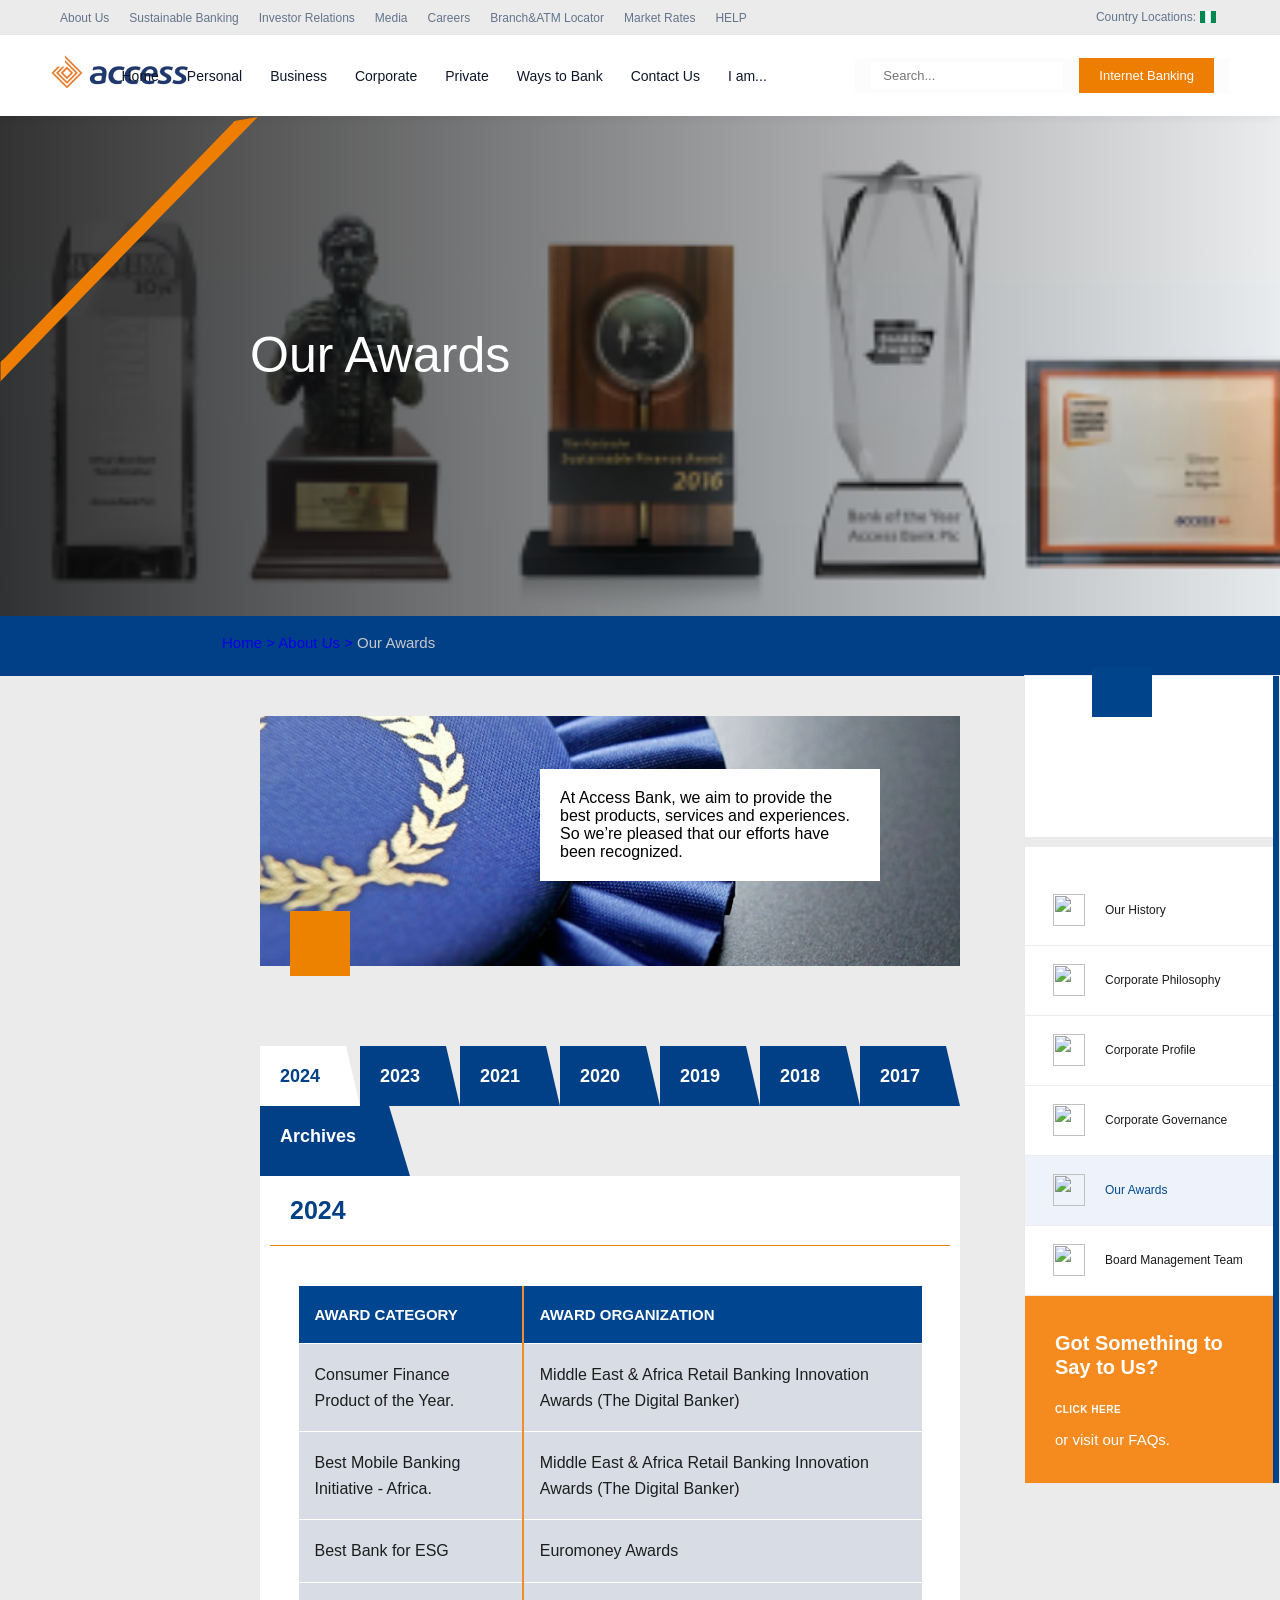
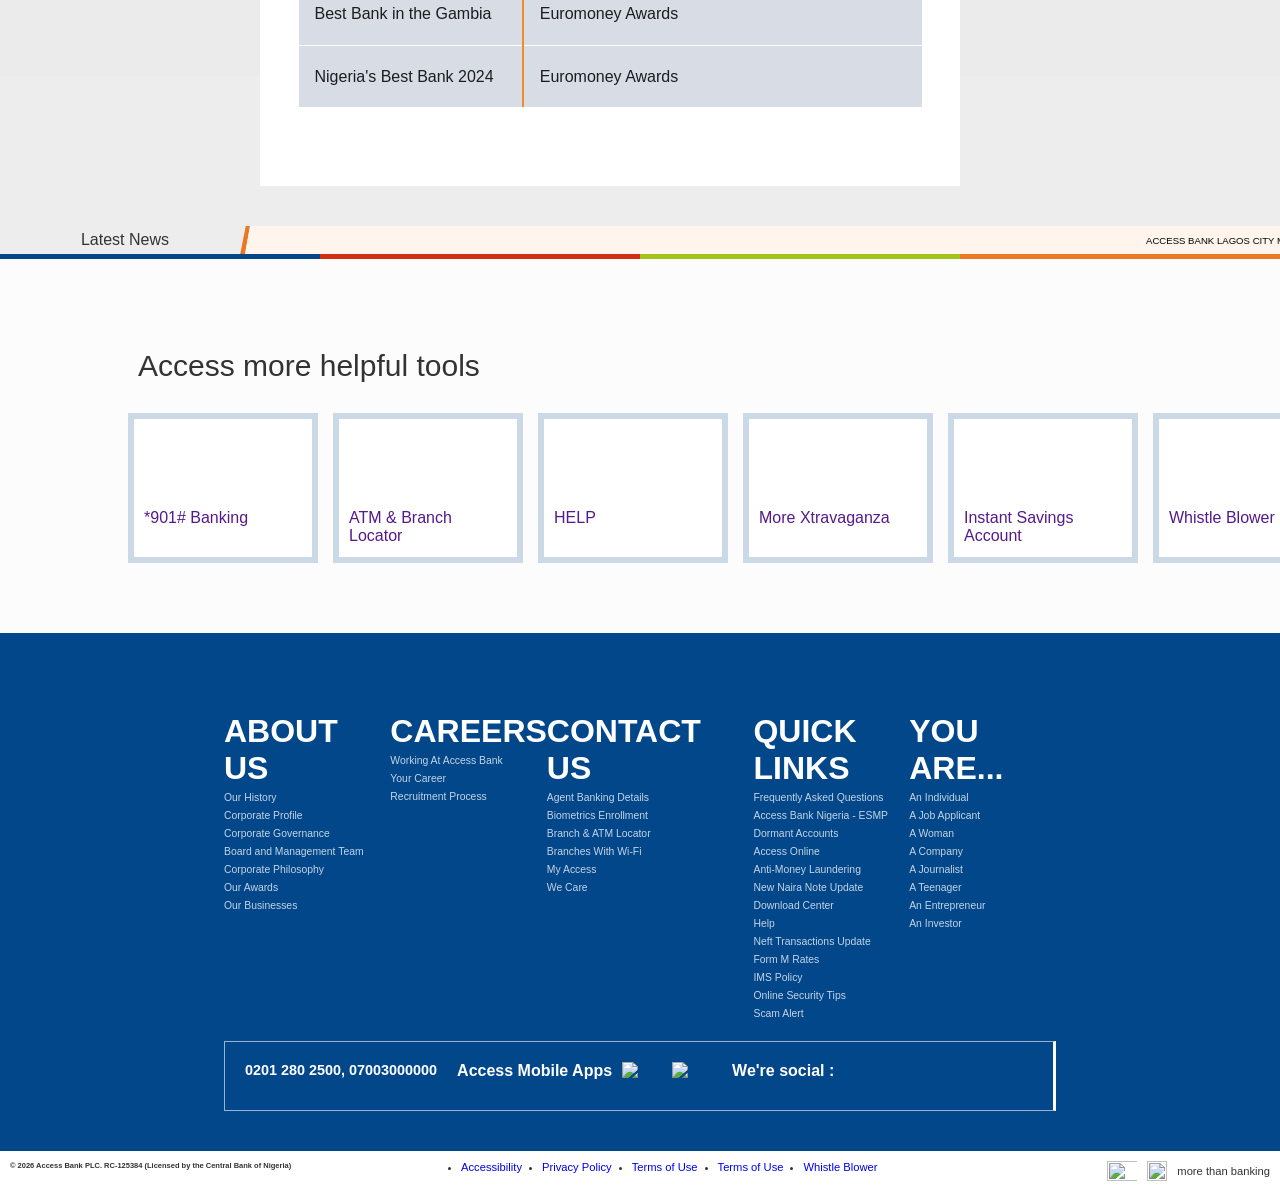
==== commit 6cff8fd4: "adjust" ====
--- a/award.html
+++ b/award.html
@@ -55,7 +55,7 @@
 
                 <!-- Main Navigation Links -->
                 <ul class="main-nav-links">
-                    <li><a class="li" href="#">Home</a></li>
+                    <li><a class="li" href="/Home.html">Home</a></li>
 
                     <li class="dropdown"><a class="li" href="#">Personal</a>
                         <div class="dropdown-container">
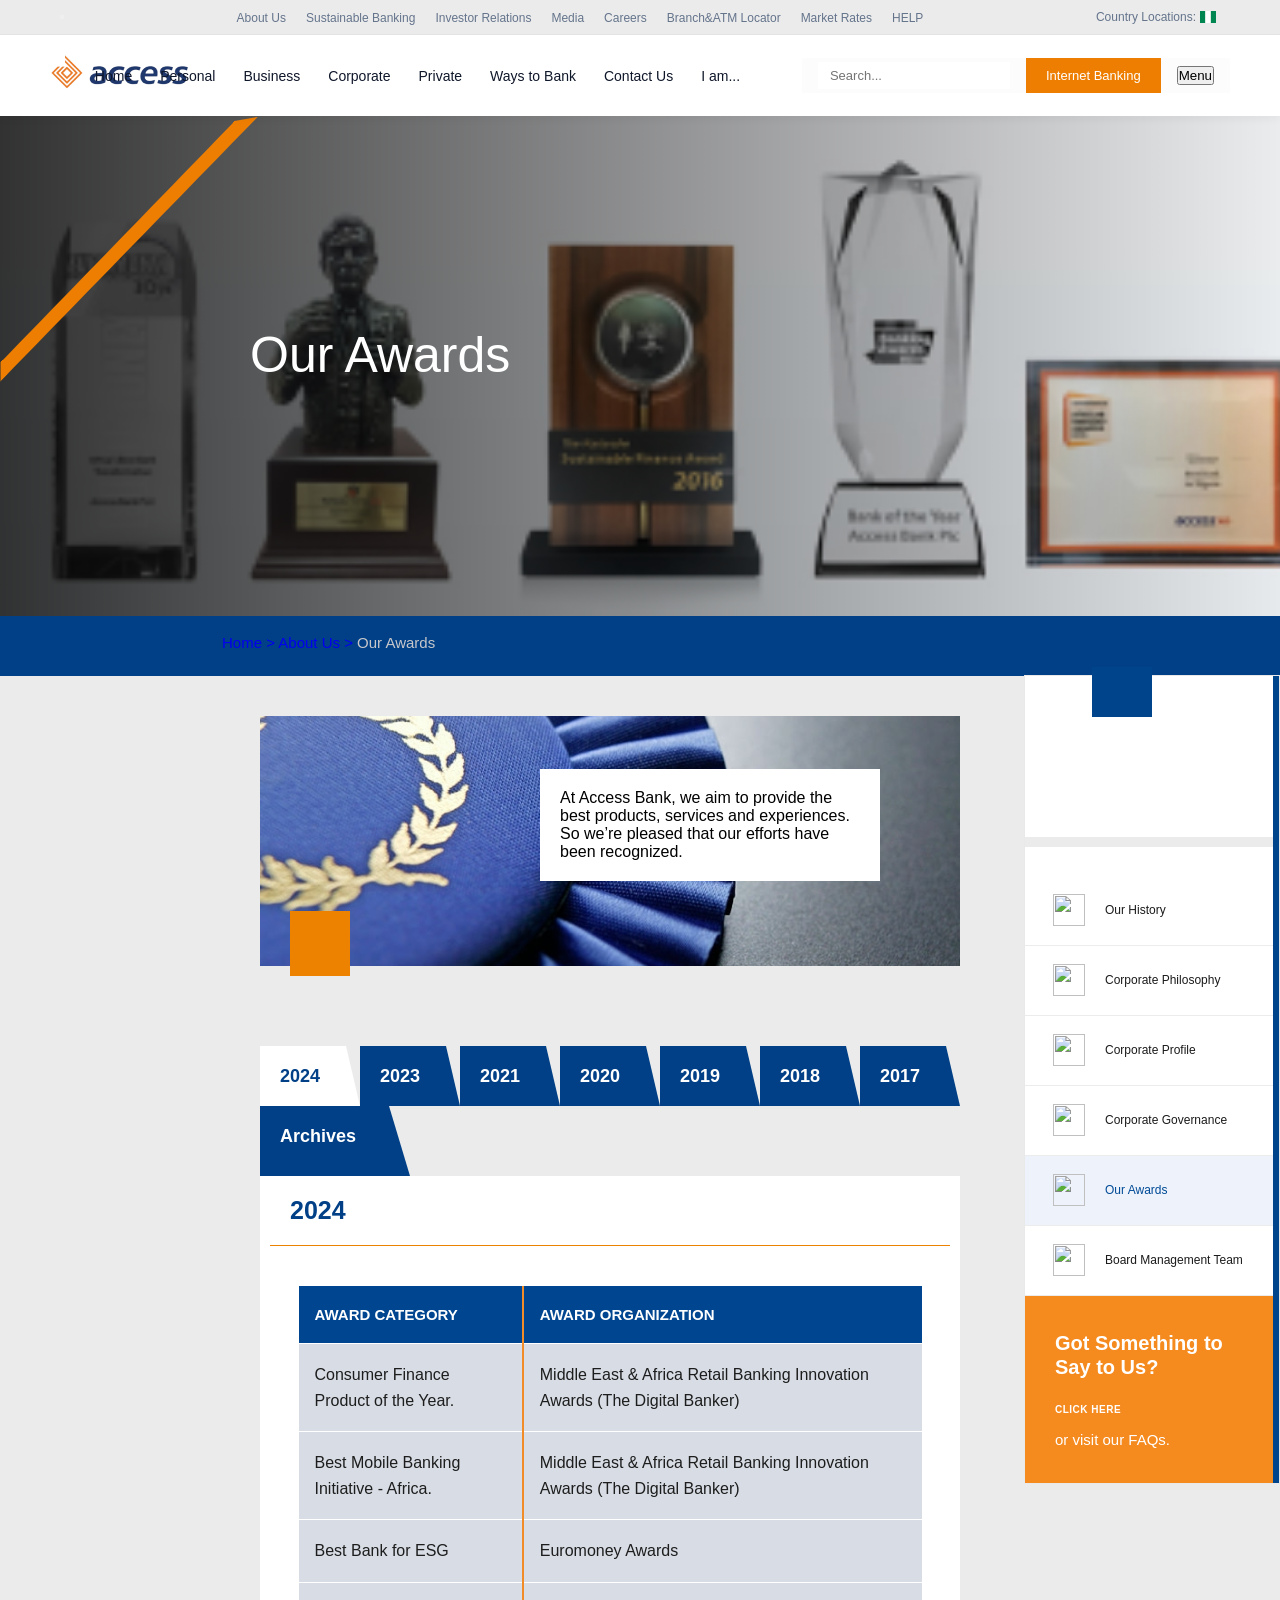
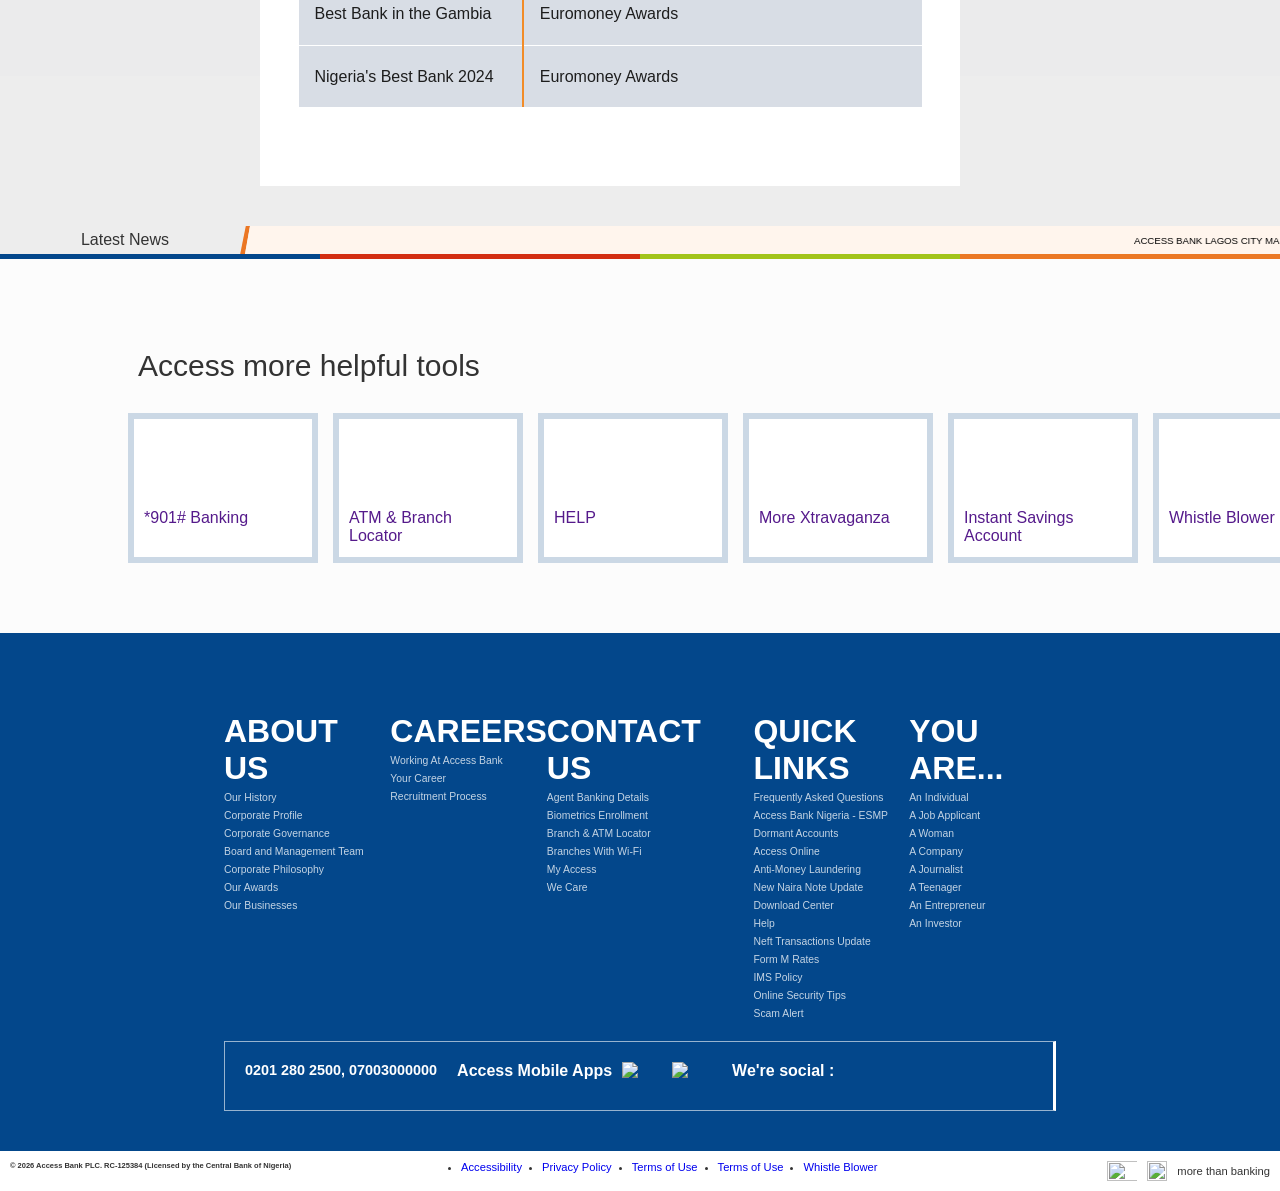
==== commit 80f01e55: ".." ====
--- a/award.html
+++ b/award.html
@@ -24,436 +24,469 @@
     <header>
         <div class="head-head">
             <!-- SECTION 1: The Top Bar -->
-            <div class="top-bar">
-                <!-- Left side links grouped together -->
-                <ul class="top-bar-links">
-                    <li><a href="#">About Us</a></li>
-                    <li><a href="#">Sustainable Banking</a></li>
-                    <li><a href="#">Investor Relations</a></li>
-                    <li><a href="#">Media</a></li>
-                    <li><a href="#">Careers</a></li>
-                    <li><a href="#">Branch&ATM Locator</a></li>
-                    <li><a href="#">Market Rates</a></li>
-                    <li><a href="#">HELP</a></li>
-                </ul>
-
-
-                <!-- Right side location indicator grouped together -->
-                <div class="location-indicator">
-                    <span>Country Locations:</span>
-                    <img src="/Images/nigeria.png" alt="Country Flag">
+            <div class="top-head">
+
+                <div class="top-bar">
+                    <!-- Grid icon button (only shows on mobile) -->
+                    <button class="grid-icon-btn" id="gridIconBtn" aria-label="Open menu">
+                        <span><i></i><i></i></span>
+                        <span><i></i><i></i></span>
+                    </button>
+
+                    <!-- Left side links grouped together -->
+                    <div class="top-bar-links">
+                        <!-- Left side links grouped together -->
+                        <ul class="top-bar-links">
+                            <li><a href="#">About Us</a></li>
+                            <li><a href="#">Sustainable Banking</a></li>
+                            <li><a href="#">Investor Relations</a></li>
+                            <li><a href="#">Media</a></li>
+                            <li><a href="#">Careers</a></li>
+                            <li><a href="#">Branch&ATM Locator</a></li>
+                            <li><a href="#">Market Rates</a></li>
+                            <li><a href="#">HELP</a></li>
+                        </ul>
+                    </div>
+
+                    <!-- Right side location indicator grouped together -->
+                    <div class="location-indicator">
+                        <span>Country Locations:</span>
+                        <img src="/Images/nigeria.png" alt="Country Flag">
+                    </div>
+
                 </div>
-            </div>
-
-
-            <!-- SECTION 2: The Primary Navigation Bar (the main brand links) -->
-            <div class="primary-navigation">
-                <!-- The Access Bank Logo -->
-                <div class="logo">
-                    <img src="/Images/access-lg-logo.png" alt="Access Bank Logo">
+
+
+
+                <!-- SECTION 2: The Primary Navigation Bar (the main brand links) -->
+                <div class="primary-navigation">
+                    <!-- The Access Bank Logo -->
+                    <div class="logo">
+                        <img src="/Images/access-lg-logo.png" alt="Access Bank Logo">
+                    </div>
+
+                    <!-- Main Navigation Links -->
+                    <ul class="main-nav-links">
+                        <li><a class="li" href="#">Home</a></li>
+
+                        <li class="dropdown"><a class="li" href="#">Personal</a>
+                            <div class="dropdown-container">
+                                <div class="parent-column">
+                                    <div class="dropdown-column1">
+                                        <h3>PERSONAL BANKING</h3>
+                                        <ul class="drop-scroll">
+                                            <li><a href="#">Bancassurance</a></li>
+                                            <li><a href="#">Borrowing</a></li>
+                                            <li><a href="#">Diaspora Banking</a></li>
+                                            <li><a href="#">Everyday Accounts</a></li>
+                                            <li><a href="#">Kids & Teens</a></li>
+                                            <li><a href="#">Money Transfer</a></li>
+                                            <li><a href="#">Promos & Propositions</a></li>
+                                            <li><a href="#">Saving & Investing</a></li>
+                                            <li><a href="#">The "W" Initiative</a></li>
+                                        </ul>
+                                    </div>
+
+                                    <div class="dropdown-column2">
+                                        <div class="banc">
+                                            <span class="span">Bancassurance</span>
+                                            <p>Something Sweet for ENTREPRENEURS</p>
+                                        </div>
+                                        <div class="banc2">
+                                            <div class="banc-image">
+                                                <img src="/Images/drop.png" alt="">
+                                            </div>
+
+                                            <p class="banc2-txt">Over the years, we have provided sustainable tools
+                                                for
+                                                women to
+                                                Access true financial inclusion and growth.</p>
+
+                                            <div class="banc2-link">
+                                                <a href="#">access more</a>
+                                            </div>
+                                        </div>
+                                    </div>
+                                </div>
+
+                                <div class="bottom-line">
+                                    <p class="bm-line-txt"><a href="#">Contact Us</a></p>
+                                    <p class="bm-line-txt"><a href="#">Help & Support</a></p>
+                                    <p class="bm-line-txt"><a href="#">Locate Us</a></p>
+                                </div>
+                            </div>
+                        </li>
+
+                        <li class="dropdown"><a class="li" href="#">Business</a>
+                            <div class="dropdown-container">
+                                <div class="parent-column">
+                                    <div class="dropdown-column1">
+                                        <h3>BUSINESS BANKING</h3>
+                                        <ul class="drop-scroll">
+                                            <li><a href="#">Business Accounts</a></li>
+                                            <li><a href="#">CBN Healthcare Sector Loan</a></li>
+                                            <li><a href="#">E solutions & Services</a></li>
+                                            <li><a href="#">FX Products</a></li>
+                                            <li><a href="#">FX Self Service Portal</a></li>
+                                            <li><a href="#">SME Banking</a></li>
+                                        </ul>
+                                    </div>
+
+                                    <div class="dropdown-column-bz">
+
+                                        <div class="banc-initial">
+                                            <a href="#">Corporate Account</a>
+                                            <a href="#">Domiciliary Account</a>
+                                        </div>
+
+                                        <div class="banc">
+                                            <span class="span">Business Accounts</span>
+                                            <p>Find products and services designed for large and small scale
+                                                businesses
+                                                here.
+                                            </p>
+                                        </div>
+                                        <div class="banc2">
+                                            <div class="banc-image">
+                                                <img src="/Images/drop.png" alt="">
+                                            </div>
+
+                                            <p class="banc2-txt">Over the years, we have provided sustainable tools
+                                                for
+                                                women to
+                                                Access true financial inclusion and growth.</p>
+
+                                            <div class="banc2-link">
+                                                <a href="#">access more</a>
+                                            </div>
+                                        </div>
+                                    </div>
+                                </div>
+
+                                <div class="bottom-line">
+
+                                    <p class="bm-line-txt"><a href="#">Contact Us</a></p>
+                                    <p class="bm-line-txt"><a href="#">Help & Support</a></p>
+                                    <p class="bm-line-txt"><a href="#">Locate Us</a></p>
+
+                                </div>
+                            </div>
+                        </li>
+
+                        <li class="dropdown"><a class="li" href="#">Corporate</a>
+                            <div class="dropdown-container">
+                                <div class="parent-column">
+                                    <div class="dropdown-column1">
+                                        <div class="cb">
+                                            <h3>CORPORATE BANKING</h3>
+                                        </div>
+                                        <ul class="drop-scroll">
+                                            <li><a href="#">Corporate Sector</a></li>
+                                            <li><a href="#">Distributors Forum</a></li>
+                                            <li><a href="#">Economic Research</a></li>
+                                            <li><a href="#">Exporters Forum</a></li>
+                                            <li><a href="#">Loans</a></li>
+                                            <li><a href="#">Products & Service</a></li>
+                                            <li><a href="#">Wantong Account</a></li>
+                                        </ul>
+                                    </div>
+
+                                    <div class="dropdown-column-bz">
+
+                                        <div class="banc-initial">
+                                            <a href="#">Access Investor Services</a>
+                                            <a href="#">Airline Payments</a>
+                                            <a href="#">Asian Corporates</a>
+                                            <a href="#">Cement & Logistics</a>
+                                            <a href="#">Contractors & Construction</a>
+                                            <a href="#">Development Banking Desk</a>
+                                            <a href="#">Financial Institution</a>
+                                            <a href="#">Food & Beverages</a>
+                                            <a href="#">French Desk Nigeria</a>
+                                            <a href="#">German Desk Nigeria</a>
+                                            <a href="#">Hospitality & Lifestyle</a>
+                                            <a href="#">Manufacturing</a>
+                                            <a href="#">Oil & Gas Downstream</a>
+                                            <a href="#">Oil & Gas Upstream</a>
+                                            <a href="#">Partnerships & Digital Capabilities Sector</a>
+                                            <a href="#">Public Sector</a>
+                                            <a href="#">Telecommunications</a>
+                                            <a href="#">The Dutch Desk</a>
+                                            <a href="#">Trading & General Commerce</a>
+                                            <a href="#">Transportation & Household</a>
+                                            <a href="#">Value Chain Management</a>
+                                        </div>
+
+                                        <div class="banc">
+                                            <span class="span">Corporate Sector</span>
+                                            <p>We have the specialized knowledge and expertise to help you navigate
+                                                the
+                                                financial complexity of your industry.
+                                            </p>
+                                        </div>
+                                        <div class="banc2">
+                                            <div class="banc-image">
+                                                <img src="/Images/sec-drop.png" alt="">
+                                            </div>
+
+                                            <p class="banc2-txt">See how we can help you.</p>
+
+                                            <div class="banc2-link">
+                                                <a href="#">access more</a>
+                                            </div>
+                                        </div>
+                                    </div>
+                                </div>
+
+                                <div class="bottom-line">
+                                    <p class="bm-line-txt"><a href="#">Contact Us</a></p>
+                                    <p class="bm-line-txt"><a href="#">Help & Support</a></p>
+                                    <p class="bm-line-txt"><a href="#">Locate Us</a></p>
+                                </div>
+                            </div>
+                        </li>
+
+                        <li class="dropdown"><a class="li" href="/Private.html">Private</a>
+                            <div class="dropdown-container">
+                                <div class="parent-column">
+                                    <div class="dropdown-column1">
+                                        <div class="cb">
+                                            <h3>PRIVATE BANKING</h3>
+                                        </div>
+                                        <ul class="drop-scroll">
+                                            <li><a href="#">About the Access Private Bank</a></li>
+                                            <li><a href="#">Access Medicair</a></li>
+                                            <li><a href="#">American Express (AMEX) Card</a></li>
+                                            <li><a href="#">Black Card</a></li>
+                                            <li><a href="#">Exclusive Private Banker</a></li>
+                                            <li><a href="#">Investment Management</a></li>
+                                            <li><a href="#">Our Products & Services</a></li>
+                                        </ul>
+                                    </div>
+
+                                    <div class="dropdown-column2">
+                                        <div class="banc">
+                                            <span class="span">About Access Private Bank</span>
+                                            <p>We help you identify the right financial strategy, and provide you
+                                                with
+                                                the
+                                                services and products you require today and in the future.</p>
+                                        </div>
+                                        <div class="banc2">
+                                            <div class="banc-image">
+                                                <img src="/Images/private-image.png" alt="">
+                                            </div>
+
+                                            <p class="banc2-txt">Introducing the Access Bank American Express®
+                                                Platinum
+                                                Card
+                                                and
+                                                the American Express® Gold Card.</p>
+
+                                            <div class="banc2-link">
+                                                <a href="#">access more</a>
+                                            </div>
+                                        </div>
+                                    </div>
+                                </div>
+
+                                <div class="bottom-line">
+                                    <p class="bm-line-txt"><a href="#">Contact Us</a></p>
+                                    <p class="bm-line-txt"><a href="#">Help & Support</a></p>
+                                    <p class="bm-line-txt"><a href="#">Locate Us</a></p>
+                                </div>
+                            </div>
+                        </li>
+
+                        <li class="dropdown"><a class="li" href="/Ways-to-bank.html">Ways to Bank</a>
+                            <div class="dropdown-container">
+                                <div class="parent-column">
+                                    <div class="dropdown-column1">
+                                        <h3>WAYS TO BANK</h3>
+                                        <ul class="drop-scroll">
+                                            <li><a href="#">*901#</a></li>
+                                            <li><a href="#">Access Bank Shopping Discount Deals</a></li>
+                                            <li><a href="#">Access Money</a></li>
+                                            <li><a href="#">AccessPay</a></li>
+                                            <li><a href="#">Agency Banking</a></li>
+                                            <li><a href="#">American Express (AMEX) Card</a></li>
+                                            <li><a href="#">ATM</a></li>
+                                            <li><a href="#">Cards</a></li>
+                                            <li><a href="#">FacePay</a></li>
+                                            <li><a href="#">Mobile Banking</a></li>
+                                            <li><a href="#">Online Banking</a></li>
+                                            <li><a href="#">Online Banking Business</a></li>
+                                        </ul>
+                                    </div>
+
+                                    <div class="dropdown-column-bz">
+
+                                        <div class="banc-initial">
+                                            <a href="#">AccessPlus</a>
+
+                                        </div>
+
+                                        <div class="banc">
+                                            <span class="span">
+                                                *901#
+                                            </span>
+                                            <p>
+                                                *901# is our USSD banking solution that gives you access to our
+                                                services
+                                                with
+                                                only your mobile phone.
+                                            </p>
+                                        </div>
+                                        <div class="banc2">
+                                            <div class="banc-image">
+                                                <img src="/Images/drop.png" alt="">
+                                            </div>
+
+                                            <p class="banc2-txt">Over the years, we have provided sustainable tools
+                                                for
+                                                women to
+                                                Access true financial inclusion and growth.</p>
+
+                                            <div class="banc2-link">
+                                                <a href="#">access more</a>
+                                            </div>
+                                        </div>
+                                    </div>
+                                </div>
+
+                                <div class="bottom-line">
+
+                                    <p class="bm-line-txt"><a href="#">Contact Us</a></p>
+                                    <p class="bm-line-txt"><a href="#">Help & Support</a></p>
+                                    <p class="bm-line-txt"><a href="#">Locate Us</a></p>
+
+                                </div>
+                            </div>
+                        </li>
+
+                        <li class="dropdown"><a class="li" href="#">Contact Us</a>
+                            <div class="dropdown-container">
+                                <div class="parent-column">
+                                    <div class="dropdown-column1">
+                                        <h3>CONTACT US</h3>
+                                        <ul class="drop-scroll">
+                                            <li><a href="#">Agency Banking Details</a></li>
+                                            <li><a href="#">Biometrics Enrollment Branches</a></li>
+                                            <li><a href="#">Branch & ATM Locator</a></li>
+                                            <li><a href="#">Branches With Wi-Fi</a></li>
+                                            <li><a href="#">Customer Feedback</a></li>
+                                            <li><a href="#">Grievance Management for Project Finance</a></li>
+                                            <li><a href="#">Interactive Voice Response</a></li>
+                                            <li><a href="#">My Access</a></li>
+                                            <li><a href="#">We Care</a></li>
+                                        </ul>
+                                    </div>
+
+                                    <div class="dropdown-column2">
+                                        <div class="banc">
+                                            <span class="span">
+                                                Agency Banking
+                                            </span>
+                                            <p>We are CLOSA than you think. Find an Access CLOSA agent near you.</p>
+                                        </div>
+                                        <div class="banc2">
+                                            <div class="banc-image">
+                                                <img src="/Images/sec-drop.png" alt="">
+                                            </div>
+
+                                            <p class="banc2-txt">Access all the ways you can reach us at your
+                                                convenience.
+                                                We
+                                                have a representative wherever you are.
+
+                                            </p>
+
+                                            <div class="banc2-link">
+                                                <a href="#">contact us</a>
+                                            </div>
+                                        </div>
+                                    </div>
+                                </div>
+
+                                <div class="bottom-line">
+                                    <p class="bm-line-txt"><a href="#">Contact Us</a></p>
+                                    <p class="bm-line-txt"><a href="#">Help & Support</a></p>
+                                    <p class="bm-line-txt"><a href="#">Locate Us</a></p>
+                                </div>
+                            </div>
+                        </li>
+
+                        <li class="dropdown"><a class="li" href="#">I am...</a>
+                            <div class="dropdown-container">
+                                <p class="p">TAILORED JUST FOR YOU</p>
+                                <div class="iam-images">
+                                    <div class="iam1">
+                                        <p class="iam-p">A COMPANY</p>
+                                        <img src="/Images/I am 1.png" alt="">
+                                    </div>
+
+                                    <div class="iam2">
+                                        <p class="iam-p">A JOB APPLICANT</p>
+                                        <img src="/Images/I am 2.png" alt="">
+                                    </div>
+
+                                    <div class="iam3">
+                                        <p class="iam-p">A JOURNALIST</p>
+                                        <img src="/Images/I am 3.png" alt="">
+                                    </div>
+
+                                    <div class="iam4">
+                                        <p class="iam-p">A TEENAGER</p>
+                                        <img src="/Images/I am 4.png" alt="">
+                                    </div>
+
+                                    <div class="iam5">
+                                        <p class="iam-p">A WOMAN</p>
+                                        <img src="/Images/I am 5.png" alt="">
+                                    </div>
+
+                                    <div class="iam6">
+                                        <p class="iam-p">AN ENTREPRENEUR</p>
+                                        <img src="/Images/I am 6.png" alt="">
+                                    </div>
+
+                                    <div class="iam7">
+                                        <p class="iam-p">AN INDIVIDUAL</p>
+                                        <img src="/Images/I am 7.png" alt="">
+                                    </div>
+
+                                    <div class="iam8">
+                                        <p class="iam-p">AN INVESTOR</p>
+                                        <img src="/Images/I am 8.png" alt="">
+                                    </div>
+
+                                </div>
+
+                            </div>
+
+                        </li>
+                    </ul>
+
+                    <!-- Search bar and core banking CTA action items on the far right -->
+                    <div class="main-actions">
+                        <form>
+                            <input type="text" placeholder="Search...">
+                        </form>
+                        <p class="net-banking">Internet Banking</p>
+
+                        <button class="hamburger" id="hamburgerBtn" aria-label="Open menu">
+                            <span class="menu-label">Menu</span>
+                            <div class="bar-wrap">
+                                <span></span>
+                                <span></span>
+                                <span></span>
+                            </div>
+                        </button>
+                    </div>
+
                 </div>
-
-                <!-- Main Navigation Links -->
-                <ul class="main-nav-links">
-                    <li><a class="li" href="/Home.html">Home</a></li>
-
-                    <li class="dropdown"><a class="li" href="#">Personal</a>
-                        <div class="dropdown-container">
-                            <div class="parent-column">
-                                <div class="dropdown-column1">
-                                    <h3>PERSONAL BANKING</h3>
-                                    <ul class="drop-scroll">
-                                        <li><a href="#">Bancassurance</a></li>
-                                        <li><a href="#">Borrowing</a></li>
-                                        <li><a href="#">Diaspora Banking</a></li>
-                                        <li><a href="#">Everyday Accounts</a></li>
-                                        <li><a href="#">Kids & Teens</a></li>
-                                        <li><a href="#">Money Transfer</a></li>
-                                        <li><a href="#">Promos & Propositions</a></li>
-                                        <li><a href="#">Saving & Investing</a></li>
-                                        <li><a href="#">The "W" Initiative</a></li>
-                                    </ul>
-                                </div>
-
-                                <div class="dropdown-column2">
-                                    <div class="banc">
-                                        <span class="span">Bancassurance</span>
-                                        <p>Something Sweet for ENTREPRENEURS</p>
-                                    </div>
-                                    <div class="banc2">
-                                        <div class="banc-image">
-                                            <img src="/Images/drop.png" alt="">
-                                        </div>
-
-                                        <p class="banc2-txt">Over the years, we have provided sustainable tools for
-                                            women to
-                                            Access true financial inclusion and growth.</p>
-
-                                        <div class="banc2-link">
-                                            <a href="#">access more</a>
-                                        </div>
-                                    </div>
-                                </div>
-                            </div>
-
-                            <div class="bottom-line">
-                                <p class="bm-line-txt"><a href="#">Contact Us</a></p>
-                                <p class="bm-line-txt"><a href="#">Help & Support</a></p>
-                                <p class="bm-line-txt"><a href="#">Locate Us</a></p>
-                            </div>
-                        </div>
-                    </li>
-
-                    <li class="dropdown"><a class="li" href="#">Business</a>
-                        <div class="dropdown-container">
-                            <div class="parent-column">
-                                <div class="dropdown-column1">
-                                    <h3>BUSINESS BANKING</h3>
-                                    <ul class="drop-scroll">
-                                        <li><a href="#">Business Accounts</a></li>
-                                        <li><a href="#">CBN Healthcare Sector Loan</a></li>
-                                        <li><a href="#">E solutions & Services</a></li>
-                                        <li><a href="#">FX Products</a></li>
-                                        <li><a href="#">FX Self Service Portal</a></li>
-                                        <li><a href="#">SME Banking</a></li>
-                                    </ul>
-                                </div>
-
-                                <div class="dropdown-column-bz">
-
-                                    <div class="banc-initial">
-                                        <a href="#">Corporate Account</a>
-                                        <a href="#">Domiciliary Account</a>
-                                    </div>
-
-                                    <div class="banc">
-                                        <span class="span">Business Accounts</span>
-                                        <p>Find products and services designed for large and small scale businesses
-                                            here.
-                                        </p>
-                                    </div>
-                                    <div class="banc2">
-                                        <div class="banc-image">
-                                            <img src="/Images/drop.png" alt="">
-                                        </div>
-
-                                        <p class="banc2-txt">Over the years, we have provided sustainable tools for
-                                            women to
-                                            Access true financial inclusion and growth.</p>
-
-                                        <div class="banc2-link">
-                                            <a href="#">access more</a>
-                                        </div>
-                                    </div>
-                                </div>
-                            </div>
-
-                            <div class="bottom-line">
-
-                                <p class="bm-line-txt"><a href="#">Contact Us</a></p>
-                                <p class="bm-line-txt"><a href="#">Help & Support</a></p>
-                                <p class="bm-line-txt"><a href="#">Locate Us</a></p>
-
-                            </div>
-                        </div>
-                    </li>
-
-                    <li class="dropdown"><a class="li" href="#">Corporate</a>
-                        <div class="dropdown-container">
-                            <div class="parent-column">
-                                <div class="dropdown-column1">
-                                    <div class="cb">
-                                        <h3>CORPORATE BANKING</h3>
-                                    </div>
-                                    <ul class="drop-scroll">
-                                        <li><a href="#">Corporate Sector</a></li>
-                                        <li><a href="#">Distributors Forum</a></li>
-                                        <li><a href="#">Economic Research</a></li>
-                                        <li><a href="#">Exporters Forum</a></li>
-                                        <li><a href="#">Loans</a></li>
-                                        <li><a href="#">Products & Service</a></li>
-                                        <li><a href="#">Wantong Account</a></li>
-                                    </ul>
-                                </div>
-
-                                <div class="dropdown-column-bz">
-
-                                    <div class="banc-initial">
-                                        <a href="#">Access Investor Services</a>
-                                        <a href="#">Airline Payments</a>
-                                        <a href="#">Asian Corporates</a>
-                                        <a href="#">Cement & Logistics</a>
-                                        <a href="#">Contractors & Construction</a>
-                                        <a href="#">Development Banking Desk</a>
-                                        <a href="#">Financial Institution</a>
-                                        <a href="#">Food & Beverages</a>
-                                        <a href="#">French Desk Nigeria</a>
-                                        <a href="#">German Desk Nigeria</a>
-                                        <a href="#">Hospitality & Lifestyle</a>
-                                        <a href="#">Manufacturing</a>
-                                        <a href="#">Oil & Gas Downstream</a>
-                                        <a href="#">Oil & Gas Upstream</a>
-                                        <a href="#">Partnerships & Digital Capabilities Sector</a>
-                                        <a href="#">Public Sector</a>
-                                        <a href="#">Telecommunications</a>
-                                        <a href="#">The Dutch Desk</a>
-                                        <a href="#">Trading & General Commerce</a>
-                                        <a href="#">Transportation & Household</a>
-                                        <a href="#">Value Chain Management</a>
-                                    </div>
-
-                                    <div class="banc">
-                                        <span class="span">Corporate Sector</span>
-                                        <p>We have the specialized knowledge and expertise to help you navigate the
-                                            financial complexity of your industry.
-                                        </p>
-                                    </div>
-                                    <div class="banc2">
-                                        <div class="banc-image">
-                                            <img src="/Images/sec-drop.png" alt="">
-                                        </div>
-
-                                        <p class="banc2-txt">See how we can help you.</p>
-
-                                        <div class="banc2-link">
-                                            <a href="#">access more</a>
-                                        </div>
-                                    </div>
-                                </div>
-                            </div>
-
-                            <div class="bottom-line">
-                                <p class="bm-line-txt"><a href="#">Contact Us</a></p>
-                                <p class="bm-line-txt"><a href="#">Help & Support</a></p>
-                                <p class="bm-line-txt"><a href="#">Locate Us</a></p>
-                            </div>
-                        </div>
-                    </li>
-
-                    <li class="dropdown"><a class="li" href="#">Private</a>
-                        <div class="dropdown-container">
-                            <div class="parent-column">
-                                <div class="dropdown-column1">
-                                    <div class="cb">
-                                        <h3>PRIVATE BANKING</h3>
-                                    </div>
-                                    <ul class="drop-scroll">
-                                        <li><a href="#">About the Access Private Bank</a></li>
-                                        <li><a href="#">Access Medicair</a></li>
-                                        <li><a href="#">American Express (AMEX) Card</a></li>
-                                        <li><a href="#">Black Card</a></li>
-                                        <li><a href="#">Exclusive Private Banker</a></li>
-                                        <li><a href="#">Investment Management</a></li>
-                                        <li><a href="#">Our Products & Services</a></li>
-                                    </ul>
-                                </div>
-
-                                <div class="dropdown-column2">
-                                    <div class="banc">
-                                        <span class="span">About Access Private Bank</span>
-                                        <p>We help you identify the right financial strategy, and provide you with the
-                                            services and products you require today and in the future.</p>
-                                    </div>
-                                    <div class="banc2">
-                                        <div class="banc-image">
-                                            <img src="/Images/private-image.png" alt="">
-                                        </div>
-
-                                        <p class="banc2-txt">Introducing the Access Bank American Express® Platinum Card
-                                            and
-                                            the American Express® Gold Card.</p>
-
-                                        <div class="banc2-link">
-                                            <a href="#">access more</a>
-                                        </div>
-                                    </div>
-                                </div>
-                            </div>
-
-                            <div class="bottom-line">
-                                <p class="bm-line-txt"><a href="#">Contact Us</a></p>
-                                <p class="bm-line-txt"><a href="#">Help & Support</a></p>
-                                <p class="bm-line-txt"><a href="#">Locate Us</a></p>
-                            </div>
-                        </div>
-                    </li>
-
-                    <li class="dropdown"><a class="li" href="#">Ways to Bank</a>
-                        <div class="dropdown-container">
-                            <div class="parent-column">
-                                <div class="dropdown-column1">
-                                    <h3>WAYS TO BANK</h3>
-                                    <ul class="drop-scroll">
-                                        <li><a href="#">*901#</a></li>
-                                        <li><a href="#">Access Bank Shopping Discount Deals</a></li>
-                                        <li><a href="#">Access Money</a></li>
-                                        <li><a href="#">AccessPay</a></li>
-                                        <li><a href="#">Agency Banking</a></li>
-                                        <li><a href="#">American Express (AMEX) Card</a></li>
-                                        <li><a href="#">ATM</a></li>
-                                        <li><a href="#">Cards</a></li>
-                                        <li><a href="#">FacePay</a></li>
-                                        <li><a href="#">Mobile Banking</a></li>
-                                        <li><a href="#">Online Banking</a></li>
-                                        <li><a href="#">Online Banking Business</a></li>
-                                    </ul>
-                                </div>
-
-                                <div class="dropdown-column-bz">
-
-                                    <div class="banc-initial">
-                                        <a href="#">AccessPlus</a>
-
-                                    </div>
-
-                                    <div class="banc">
-                                        <span class="span">
-                                            *901#
-                                        </span>
-                                        <p>
-                                            *901# is our USSD banking solution that gives you access to our services
-                                            with
-                                            only your mobile phone.
-                                        </p>
-                                    </div>
-                                    <div class="banc2">
-                                        <div class="banc-image">
-                                            <img src="/Images/drop.png" alt="">
-                                        </div>
-
-                                        <p class="banc2-txt">Over the years, we have provided sustainable tools for
-                                            women to
-                                            Access true financial inclusion and growth.</p>
-
-                                        <div class="banc2-link">
-                                            <a href="#">access more</a>
-                                        </div>
-                                    </div>
-                                </div>
-                            </div>
-
-                            <div class="bottom-line">
-
-                                <p class="bm-line-txt"><a href="#">Contact Us</a></p>
-                                <p class="bm-line-txt"><a href="#">Help & Support</a></p>
-                                <p class="bm-line-txt"><a href="#">Locate Us</a></p>
-
-                            </div>
-                        </div>
-                    </li>
-
-                    <li class="dropdown"><a class="li" href="#">Contact Us</a>
-                        <div class="dropdown-container">
-                            <div class="parent-column">
-                                <div class="dropdown-column1">
-                                    <h3>CONTACT US</h3>
-                                    <ul class="drop-scroll">
-                                        <li><a href="#">Agency Banking Details</a></li>
-                                        <li><a href="#">Biometrics Enrollment Branches</a></li>
-                                        <li><a href="#">Branch & ATM Locator</a></li>
-                                        <li><a href="#">Branches With Wi-Fi</a></li>
-                                        <li><a href="#">Customer Feedback</a></li>
-                                        <li><a href="#">Grievance Management for Project Finance</a></li>
-                                        <li><a href="#">Interactive Voice Response</a></li>
-                                        <li><a href="#">My Access</a></li>
-                                        <li><a href="#">We Care</a></li>
-                                    </ul>
-                                </div>
-
-                                <div class="dropdown-column2">
-                                    <div class="banc">
-                                        <span class="span">
-                                            Agency Banking
-                                        </span>
-                                        <p>We are CLOSA than you think. Find an Access CLOSA agent near you.</p>
-                                    </div>
-                                    <div class="banc2">
-                                        <div class="banc-image">
-                                            <img src="/Images/sec-drop.png" alt="">
-                                        </div>
-
-                                        <p class="banc2-txt">Access all the ways you can reach us at your convenience.
-                                            We
-                                            have a representative wherever you are.
-
-                                        </p>
-
-                                        <div class="banc2-link">
-                                            <a href="#">contact us</a>
-                                        </div>
-                                    </div>
-                                </div>
-                            </div>
-
-                            <div class="bottom-line">
-                                <p class="bm-line-txt"><a href="#">Contact Us</a></p>
-                                <p class="bm-line-txt"><a href="#">Help & Support</a></p>
-                                <p class="bm-line-txt"><a href="#">Locate Us</a></p>
-                            </div>
-                        </div>
-                    </li>
-
-                    <li class="dropdown"><a class="li" href="#">I am...</a>
-                        <div class="dropdown-container">
-                            <p class="p">TAILORED JUST FOR YOU</p>
-                            <div class="iam-images">
-                                <div class="iam1">
-                                    <p class="iam-p">A COMPANY</p>
-                                    <img src="/Images/I am 1.png" alt="">
-                                </div>
-
-                                <div class="iam2">
-                                    <p class="iam-p">A JOB APPLICANT</p>
-                                    <img src="/Images/I am 2.png" alt="">
-                                </div>
-
-                                <div class="iam3">
-                                    <p class="iam-p">A JOURNALIST</p>
-                                    <img src="/Images/I am 3.png" alt="">
-                                </div>
-
-                                <div class="iam4">
-                                    <p class="iam-p">A TEENAGER</p>
-                                    <img src="/Images/I am 4.png" alt="">
-                                </div>
-
-                                <div class="iam5">
-                                    <p class="iam-p">A WOMAN</p>
-                                    <img src="/Images/I am 5.png" alt="">
-                                </div>
-
-                                <div class="iam6">
-                                    <p class="iam-p">AN ENTREPRENEUR</p>
-                                    <img src="/Images/I am 6.png" alt="">
-                                </div>
-
-                                <div class="iam7">
-                                    <p class="iam-p">AN INDIVIDUAL</p>
-                                    <img src="/Images/I am 7.png" alt="">
-                                </div>
-
-                                <div class="iam8">
-                                    <p class="iam-p">AN INVESTOR</p>
-                                    <img src="/Images/I am 8.png" alt="">
-                                </div>
-
-                            </div>
-
-                        </div>
-
-                    </li>
-                </ul>
-
-                <!-- Search bar and core banking CTA action items on the far right -->
-                <div class="main-actions">
-                    <form>
-                        <input type="text" placeholder="Search...">
-                    </form>
-                    <p class="net-banking">Internet Banking</p>
-                </div>
-
-            </div>
-        </div>
+            </div>
+
     </header>
 
     <section
@@ -799,7 +832,98 @@
 
 
 
-
+    <!-- ======= JAVASCRIPT ======= -->
+    <script>
+        // --- TOPBAR MENU (grid icon opens blue menu) ---
+        const gridBtn = document.getElementById('gridIconBtn');
+        const topbarMenu = document.getElementById('topbarMenu');
+        const topbarClose = document.getElementById('topbarClose');
+
+        if (gridBtn) {
+            gridBtn.addEventListener('click', function () {
+                topbarMenu.classList.add('open');
+            });
+        }
+
+        if (topbarClose) {
+            topbarClose.addEventListener('click', function () {
+                topbarMenu.classList.remove('open');
+            });
+        }
+
+        // --- MAIN NAV MENU (hamburger opens white menu) ---
+        const hamburgerBtn = document.getElementById('hamburgerBtn');
+        const mainMobileMenu = document.getElementById('mainMobileMenu');
+        const mainMenuClose = document.getElementById('mainMenuClose');
+
+        if (hamburgerBtn) {
+            hamburgerBtn.addEventListener('click', function () {
+                mainMobileMenu.classList.add('open');
+            });
+        }
+
+        if (mainMenuClose) {
+            mainMenuClose.addEventListener('click', function () {
+                mainMobileMenu.classList.remove('open');
+            });
+        }
+
+        // Close when clicking outside the menu (on the page background)
+        document.addEventListener('click', function (e) {
+            if (mainMobileMenu && mainMobileMenu.classList.contains('open')) {
+                if (!mainMobileMenu.contains(e.target) && e.target !== hamburgerBtn && !hamburgerBtn.contains(e.target)) {
+                    mainMobileMenu.classList.remove('open');
+                }
+            }
+        });
+
+        // --- ACCORDION (chevron sub-menus) ---
+        const accordionHeaders = document.querySelectorAll('.accordion-header');
+
+        accordionHeaders.forEach(function (header) {
+            header.addEventListener('click', function () {
+                const body = this.nextElementSibling;
+                const isOpen = this.classList.contains('active');
+
+                // Close all open ones first
+                accordionHeaders.forEach(function (h) {
+                    h.classList.remove('active');
+                    if (h.nextElementSibling) {
+                        h.nextElementSibling.classList.remove('open');
+                    }
+                });
+
+                // If it wasn't open, open it
+                if (!isOpen && body) {
+                    this.classList.add('active');
+                    body.classList.add('open');
+                }
+            });
+        });
+
+        // --- FOOTER ACCORDION ---
+        const footerColumns = document.querySelectorAll('.ft');
+
+        footerColumns.forEach(function (col) {
+            const heading = col.querySelector('h1');
+
+            if (heading) {
+                heading.addEventListener('click', function () {
+                    const isOpen = col.classList.contains('ft-open');
+
+                    // Close all first
+                    footerColumns.forEach(function (c) {
+                        c.classList.remove('ft-open');
+                    });
+
+                    // If it wasn't open, open it
+                    if (!isOpen) {
+                        col.classList.add('ft-open');
+                    }
+                });
+            }
+        });
+    </script>
 
 
 
--- a/award.css
+++ b/award.css
@@ -497,6 +497,464 @@
     height: 1px;
 }
 
+/* ===== RESPONSIVE MEDIA QUERIES ===== */
+
+/* Tablet: 768px to 1023px */
+@media (max-width: 1023px) {
+    .top-bar {
+        padding: 8px 30px;
+    }
+
+    .top-bar-links {
+        gap: 10px;
+    }
+
+    .top-bar-links li a {
+        font-size: 11px;
+    }
+
+    .primary-navigation {
+        padding: 15px 30px;
+    }
+
+    .main-nav-links {
+        gap: 15px;
+        margin-left: -80px;
+    }
+
+    .main-nav-links li a {
+        font-size: 13px;
+    }
+
+    .dropdown-container {
+        width: 85%;
+        left: 7.5%;
+        height: 50vh;
+    }
+
+    .dropdown-column2,
+    .dropdown-column-bz {
+        padding-left: 150px;
+        height: 40vh;
+    }
+
+    .iam-images {
+        grid-template-columns: auto auto auto;
+        height: 50vh;
+    }
+
+    .iam1,
+    .iam2,
+    .iam3,
+    .iam4,
+    .iam5,
+    .iam6,
+    .iam7,
+    .iam8 {
+        width: 200px;
+        height: 200px;
+    }
+
+    .iam1 img,
+    .iam2 img,
+    .iam3 img,
+    .iam4 img,
+    .iam5 img,
+    .iam6 img,
+    .iam7 img,
+    .iam8 img {
+        width: 200px;
+        height: 200px;
+    }
+
+    .blue-links {
+        width: 90%;
+        margin: auto;
+        padding-left: 15px;
+    }
+
+    .legend {
+        padding: 30px 15px;
+    }
+
+    .imagess {
+        width: 90%;
+        margin-left: 0;
+        height: 200px;
+    }
+
+    .parent-bx {
+        margin: 60px 0 0 0;
+    }
+
+    .award-bx {
+        height: 50px;
+        width: 80px;
+    }
+
+    .archives {
+        width: 120px;
+        height: 60px;
+        margin-left: 0;
+    }
+
+    .big-table {
+        width: 90%;
+        height: auto;
+        margin-left: 0;
+    }
+
+    .thin-line {
+        width: 100%;
+    }
+}
+
+/* Mobile: 320px to 767px */
+@media (max-width: 767px) {
+    .hamburger {
+        display: block;
+        background: none;
+        border: none;
+        cursor: pointer;
+        padding: 8px;
+    }
+
+    .hamburger span {
+        display: block;
+        width: 25px;
+        height: 3px;
+        background-color: #0f172a;
+        margin: 5px 0;
+        transition: 0.3s;
+    }
+
+    .top-bar {
+        padding: 8px 15px;
+        flex-direction: column;
+        gap: 10px;
+    }
+
+    .top-bar-links {
+        gap: 8px;
+        flex-wrap: wrap;
+    }
+
+    .top-bar-links li a {
+        font-size: 10px;
+    }
+
+    .location-indicator {
+        font-size: 10px;
+        align-self: flex-end;
+    }
+
+    .primary-navigation {
+        padding: 12px 15px;
+        flex-direction: column;
+        gap: 12px;
+    }
+
+    .logo img {
+        width: 120px;
+    }
+
+    .main-nav-links {
+        display: none;
+        width: 100%;
+        flex-direction: column;
+        gap: 8px;
+        margin-left: 0;
+    }
+
+    .main-nav-links.active {
+        display: flex;
+    }
+
+    .main-nav-links li a {
+        font-size: 12px;
+        padding: 8px 0;
+    }
+
+    .main-actions {
+        width: 100%;
+        gap: 8px;
+        padding: 8px;
+        flex-direction: column;
+    }
+
+    .main-actions input {
+        width: 100%;
+        padding: 8px 10px;
+        font-size: 12px;
+    }
+
+    .net-banking {
+        width: 100%;
+        padding: 12px;
+        font-size: 12px;
+    }
+
+    .dropdown-container {
+        display: none;
+        width: 100%;
+        height: auto;
+        position: static;
+        opacity: 1;
+        visibility: visible;
+        z-index: 500;
+        background: #f5f5f5;
+        padding: 15px;
+    }
+
+    .dropdown-container.active {
+        display: block;
+    }
+
+    .parent-column {
+        flex-direction: column;
+        gap: 15px;
+    }
+
+    .dropdown-column1 {
+        line-height: 1.5;
+        width: 100%;
+    }
+
+    .dropdown-column1 h3 {
+        font-size: 16px;
+        margin-bottom: 10px;
+    }
+
+    .drop-scroll {
+        padding: 10px 15px;
+        height: auto;
+        overflow-y: visible;
+    }
+
+    .dropdown-column2,
+    .dropdown-column-bz {
+        display: none;
+        width: 100%;
+        height: auto;
+        flex-direction: column;
+        padding: 0;
+        box-shadow: none;
+    }
+
+    .iam-images {
+        grid-template-columns: auto auto;
+        height: auto;
+        position: static;
+        top: auto;
+        left: auto;
+        width: 100%;
+    }
+
+    .iam1,
+    .iam2,
+    .iam3,
+    .iam4,
+    .iam5,
+    .iam6,
+    .iam7,
+    .iam8 {
+        width: 100%;
+        height: 180px;
+    }
+
+    .iam1 img,
+    .iam2 img,
+    .iam3 img,
+    .iam4 img,
+    .iam5 img,
+    .iam6 img,
+    .iam7 img,
+    .iam8 img {
+        width: 100%;
+        height: 180px;
+    }
+
+    .iam-p {
+        font-size: 12px;
+        bottom: 5px;
+        width: 95%;
+        padding-top: 5px;
+    }
+
+    .blue-line {
+        height: 50px;
+    }
+
+    .blue-links {
+        width: 95%;
+        margin: auto;
+        color: white;
+        padding-left: 15px;
+        padding-top: 12px;
+        font-size: 13px;
+    }
+
+    .blue-links .live {
+        font-size: 13px;
+    }
+
+    .legend {
+        min-height: auto;
+        height: auto;
+        background-color: #EBEBEC;
+        padding: 20px 15px;
+        position: relative;
+    }
+
+    .imagess {
+        background-image: url(/Images/awa.png);
+        height: 200px;
+        width: 100%;
+        margin-left: 0;
+        padding-top: 3px;
+    }
+
+    .orange-shape {
+        background-color: #ed8200;
+        width: 50px;
+        height: 55px;
+        margin-top: 20px;
+        margin-left: 15px;
+        color: white;
+        font-size: 20px;
+        padding: 10px 0 0 10px;
+    }
+
+    .parent-bx {
+        margin: 40px 0 0 15px;
+        display: flex;
+        flex-wrap: wrap;
+        gap: 10px;
+    }
+
+    .award-bx {
+        background-color: #014086;
+        height: 50px;
+        width: 70px;
+        clip-path: none;
+        padding: 12px;
+        font-size: 0.8rem;
+    }
+
+    .archives {
+        background-color: #014086;
+        width: 100px;
+        height: 50px;
+        clip-path: none;
+        margin: 0;
+        padding: 12px;
+        font-size: 0.8rem;
+    }
+
+    .big-table {
+        background-color: white;
+        height: auto;
+        width: 95%;
+        margin: 20px auto;
+    }
+
+    .thin-line {
+        background-color: #ed8200;
+        width: 100%;
+        height: 1px;
+    }
+
+    .sec-line {
+        height: 70px;
+        width: 70px;
+    }
+
+    .p {
+        font-size: 20px;
+        padding-top: 8px;
+    }
+}
+
+/* Extra Small Devices: 320px to 480px */
+@media (max-width: 480px) {
+    .top-bar-links li a {
+        font-size: 9px;
+    }
+
+    .location-indicator {
+        font-size: 9px;
+    }
+
+    .primary-navigation {
+        padding: 10px;
+    }
+
+    .logo img {
+        width: 100px;
+    }
+
+    .main-nav-links li a {
+        font-size: 11px;
+    }
+
+    .blue-line {
+        height: 45px;
+    }
+
+    .blue-links {
+        padding-left: 12px;
+        padding-top: 10px;
+        font-size: 12px;
+    }
+
+    .imagess {
+        height: 150px;
+    }
+
+    .orange-shape {
+        width: 45px;
+        height: 50px;
+        margin-top: 15px;
+        margin-left: 12px;
+        font-size: 18px;
+        padding: 8px 0 0 8px;
+    }
+
+    .parent-bx {
+        margin: 30px 0 0 12px;
+        gap: 8px;
+    }
+
+    .award-bx {
+        height: 45px;
+        width: 60px;
+        padding: 10px;
+        font-size: 0.75rem;
+    }
+
+    .archives {
+        width: 90px;
+        height: 45px;
+        padding: 10px;
+        font-size: 0.75rem;
+    }
+
+    .big-table {
+        width: 95%;
+        margin: 15px auto;
+    }
+
+    .sec-line {
+        height: 60px;
+        width: 60px;
+    }
+
+    .p {
+        font-size: 18px;
+        padding-top: 6px;
+    }
+}
+
 
 /* table part */
 
@@ -961,15 +1419,655 @@
 
 
 
-
-
-
-
-
-
-
-
-
-
-
-
+@media (max-width: 992px) {
+
+
+    .topbar-mobile-menu.open {
+        display: block;
+    }
+
+    .main-mobile-menu.open {
+        display: flex;
+    }
+
+    /* ---------- TOP BAR ---------- */
+    .top-bar {
+        padding: 8px 20px;
+        justify-content: space-between;
+        position: relative;
+    }
+
+    .top-bar-links {
+        display: none;
+    }
+
+    /* Grid icon on left via a button we add in HTML */
+    .grid-icon-btn {
+        border: none;
+        cursor: pointer;
+        display: flex;
+        flex-direction: column;
+        gap: 3px;
+        padding: 4px;
+    }
+
+    .grid-icon-btn span {
+        display: flex;
+        gap: 3px;
+    }
+
+    .grid-icon-btn span i {
+        width: 7px;
+        height: 7px;
+        background: #64748b;
+        border-radius: 1px;
+        display: block;
+    }
+
+    /* ---------- TOPBAR DROPDOWN (blue full-width) ---------- */
+    .topbar-mobile-menu {
+        display: none;
+        position: fixed;
+        top: 0;
+        left: 0;
+        width: 100%;
+        background: #03478B;
+        z-index: 999999;
+        padding: 0;
+    }
+
+    .topbar-mobile-menu.open {
+        display: block;
+    }
+
+    .topbar-mobile-top {
+        display: flex;
+        justify-content: space-between;
+        align-items: center;
+        padding: 14px 20px;
+        border-bottom: 1px solid rgba(255, 255, 255, 0.15);
+    }
+
+    .topbar-close-btn {
+        background: none;
+        border: none;
+        color: white;
+        font-size: 22px;
+        cursor: pointer;
+        line-height: 1;
+    }
+
+    .topbar-nigeria {
+        color: white;
+        font-size: 13px;
+        font-weight: 500;
+        display: flex;
+        align-items: center;
+        gap: 6px;
+    }
+
+    .topbar-mobile-menu ul {
+        list-style: none;
+        padding: 10px 0 20px;
+        margin: 0;
+    }
+
+    .topbar-mobile-menu ul li a {
+        display: block;
+        padding: 16px 24px;
+        color: white;
+        font-size: 15px;
+        font-weight: 400;
+        border-bottom: 1px solid rgba(255, 255, 255, 0.08);
+    }
+
+    .topbar-mobile-menu ul li:last-child a {
+        color: #EE7E01;
+        font-weight: 600;
+    }
+
+    .topbar-mobile-menu ul li a:hover {
+        background: rgba(255, 255, 255, 0.08);
+    }
+
+    /* ---------- PRIMARY NAV ---------- */
+    .primary-navigation {
+        padding: 14px 20px;
+        position: relative;
+    }
+
+    /* Hide desktop nav links */
+    .main-nav-links {
+        display: none;
+    }
+
+    /* Hide desktop search input */
+    .main-actions form {
+        display: none;
+    }
+
+    /* Main actions: Internet Banking + search icon + Menu + hamburger */
+    .main-actions {
+        display: flex;
+        align-items: center;
+        gap: 14px;
+        padding: 0;
+    }
+
+    .net-banking {
+        background-color: transparent;
+        color: #EE7E01;
+        border: 2px solid #EE7E01;
+        padding: 7px 14px;
+        font-size: 12px;
+        font-weight: 600;
+        cursor: pointer;
+    }
+
+    /* Search icon button */
+    .search-icon-btn {
+        background: none;
+        border: none;
+        cursor: pointer;
+        font-size: 18px;
+        color: #0f172a;
+        display: flex;
+        align-items: center;
+    }
+
+    /* Menu label + hamburger button */
+    .hamburger {
+        display: flex;
+        align-items: center;
+        gap: 8px;
+        background: none;
+        border: none;
+        cursor: pointer;
+        padding: 4px;
+    }
+
+    .hamburger .menu-label {
+        font-size: 14px;
+        font-weight: 500;
+        color: #0f172a;
+    }
+
+    .hamburger .bar-wrap {
+        display: flex;
+        flex-direction: column;
+        gap: 5px;
+    }
+
+    .hamburger .bar-wrap span {
+        display: block;
+        width: 22px;
+        height: 2px;
+        background-color: #0f172a;
+        border-radius: 2px;
+        transition: all 0.3s ease;
+    }
+
+    /* Logo size */
+    .logo img {
+        width: 110px;
+    }
+
+    /* ---------- MAIN NAV DROPDOWN (white full-width) ---------- */
+    .main-mobile-menu {
+        display: none;
+        position: fixed;
+        top: 0;
+        left: 0;
+        width: 100%;
+        height: 100vh;
+        background: #ffffff;
+        z-index: 999998;
+        overflow-y: auto;
+        flex-direction: column;
+    }
+
+    .main-mobile-menu.open {
+        display: flex;
+    }
+
+    /* Top bar inside main menu: logo left, Internet Banking + search + X right */
+    .main-mobile-top {
+        display: flex;
+        justify-content: space-between;
+        align-items: center;
+        padding: 14px 20px;
+        border-bottom: 1px solid #e4e4e7;
+        position: sticky;
+        top: 0;
+        background: white;
+        z-index: 2;
+    }
+
+    .main-mobile-top .logo img {
+        width: 110px;
+    }
+
+    .main-mobile-top-right {
+        display: flex;
+        align-items: center;
+        gap: 14px;
+    }
+
+    .main-mobile-close {
+        background: none;
+        border: none;
+        font-size: 28px;
+        cursor: pointer;
+        color: #0f172a;
+        line-height: 1;
+        display: flex !important;
+        align-items: center;
+        justify-content: center;
+        width: 36px;
+        height: 36px;
+        flex-shrink: 0;
+    }
+
+    /* Nav accordion list */
+    .main-mobile-menu nav ul {
+        list-style: none;
+        padding: 0;
+        margin: 0;
+    }
+
+    .main-mobile-menu nav ul li {
+        border-bottom: 1px solid #e4e4e7;
+    }
+
+    .accordion-header {
+        display: flex;
+        justify-content: space-between;
+        align-items: center;
+        padding: 18px 24px;
+        cursor: pointer;
+        font-size: 13px;
+        font-weight: 600;
+        letter-spacing: 0.05em;
+        color: #0f172a;
+    }
+
+    .accordion-header:hover {
+        color: #EE7E01;
+    }
+
+    .accordion-chevron {
+        color: #EE7E01;
+        font-size: 18px;
+        transition: transform 0.3s ease;
+        flex-shrink: 0;
+    }
+
+    .accordion-header.active .accordion-chevron {
+        transform: rotate(180deg);
+    }
+
+    /* Sub-links */
+    .accordion-body {
+        display: none;
+        background: #f8f8f8;
+        padding: 6px 0 14px;
+    }
+
+    .accordion-body.open {
+        display: block;
+    }
+
+    .accordion-body a {
+        display: block;
+        padding: 10px 36px;
+        font-size: 13px;
+        color: #374151;
+    }
+
+    .accordion-body a:hover {
+        color: #EE7E01;
+    }
+
+    /* Bottom bar: Contact Us | Help & Support | Locate Us */
+    .main-mobile-bottom {
+        display: flex;
+        gap: 0;
+        border-top: 4px solid;
+        border-image: linear-gradient(to right, #03478B 25%, #c21700 25%, #c21700 50%, #a2c41a 50%, #a2c41a 75%, #eb7623 75%) 1;
+        padding: 16px 24px;
+        gap: 24px;
+        margin-top: auto;
+    }
+
+    .main-mobile-bottom a {
+        font-size: 13px;
+        color: #374151;
+        display: flex;
+        align-items: center;
+        gap: 6px;
+    }
+
+    .main-mobile-bottom a:hover {
+        color: #EE7E01;
+    }
+
+    /* hero cards */
+
+    /* ---------- HERO CARDS HORIZONTAL SCROLL ---------- */
+
+    .hero-card {
+        position: relative;
+        display: flex;
+        flex-direction: row;
+        overflow-x: auto;
+        scroll-snap-type: x mandatory;
+        -webkit-overflow-scrolling: touch;
+        width: 100%;
+        left: 0;
+        top: 40%;
+        margin-top: 0;
+        height: auto;
+        padding: 0;
+        clip-path: none;
+    }
+
+    .hero-card::-webkit-scrollbar {
+        display: none;
+    }
+
+    .create-account {
+        flex: 0 0 50%;
+        min-width: 40%;
+        scroll-snap-align: start;
+        border-right: 1px solid rgba(255, 255, 255, 0.3);
+        padding: 20px;
+        box-sizing: border-box;
+    }
+
+
+    /* way- to- bank */
+
+    /* ---------- WAYS TO BANK HORIZONTAL SCROLL ---------- */
+
+    .way-to-bank {
+        width: 100%;
+        margin-left: 0;
+        overflow-x: auto;
+        scroll-snap-type: x mandatory;
+        -webkit-overflow-scrolling: touch;
+        display: flex;
+        flex-direction: row;
+        gap: 10px;
+        padding: 20px 16px;
+    }
+
+    .way-to-bank::-webkit-scrollbar {
+        display: none;
+    }
+
+    .way-card {
+        flex: 0 0 25%;
+        min-width: 120px;
+        scroll-snap-align: start;
+    }
+
+    .loan-copy p {
+        width: 260px;
+    }
+
+    .eligible {
+        width: 300px;
+        margin-right: 30px;
+    }
+
+    .loan-calculator {
+        margin-right: 40px;
+    }
+
+
+    /* Helful tools */
+    /* ---------- HELPFUL TOOLS HORIZONTAL SCROLL ---------- */
+
+    .helpfu {
+        overflow-x: auto;
+        scroll-snap-type: x mandatory;
+        -webkit-overflow-scrolling: touch;
+        display: flex;
+        flex-direction: row;
+        gap: 15px;
+        padding-bottom: 10px;
+    }
+
+    .helpfu::-webkit-scrollbar {
+        display: none;
+    }
+
+    .help1 {
+        flex: 0 0 45%;
+        min-width: 160px;
+        scroll-snap-align: start;
+    }
+
+
+    /* ---------- LOAN CALCULATOR ---------- */
+
+    .loan-section-wrap {
+        margin-top: 40px;
+        width: 100%;
+    }
+
+    .loan-calculator {
+        grid-template-columns: 1fr;
+        width: 100%;
+        min-height: auto;
+    }
+
+    .loan-copy {
+        min-height: auto;
+        padding: 30px 24px;
+        text-align: center;
+    }
+
+    .loan-copy h2 {
+        width: 100%;
+        font-size: 1.6rem;
+    }
+
+    .loan-copy>p {
+        width: 100%;
+        margin: 16px auto 0;
+    }
+
+    .terms-condition {
+        margin: 24px auto 0;
+    }
+
+    .salary-meter {
+        padding: 40px 0;
+        border-top: 2px solid rgba(255, 255, 255, 0.4);
+        border-left: none;
+        min-height: auto;
+    }
+
+    .salary-meter p {
+        position: static;
+        width: 100%;
+        margin-bottom: 24px;
+        text-align: center;
+    }
+
+    .eligible {
+        min-height: auto;
+        margin-right: 0;
+        /* clip-path: polygon(8% 0%, 100% 0%, 100% 100%, 0% 100%); */
+        clip-path: polygon(0 13%, 100% 0, 100% 100%, 0% 100%);
+        width: 100%;
+    }
+
+    .eligible-content {
+        margin-left: 20px;
+        padding: 30px 20px;
+        text-align: center;
+        max-width: 100%;
+    }
+
+    .main-content {
+        height: auto;
+        padding-bottom: 40px;
+        padding-top: 20px;
+    }
+
+    .loan-section-wrap {
+        position: relative;
+        margin-top: 40px;
+        width: 100%;
+    }
+
+
+    /* ---------- EXPLORE SECTION ---------- */
+
+    Article {
+        width: 100%;
+        padding: 0 10px;
+    }
+
+    .explore2 {
+        width: 100%;
+        gap: 10px;
+        margin-top: 30px;
+        flex-wrap: nowrap;
+    }
+
+    .explore2a,
+    .explore2b,
+    .explore2c {
+        flex: 1;
+        min-width: 0;
+        height: 450px;
+    }
+
+    .shape1 {
+        position: absolute;
+        top: 55%;
+        width: 95%;
+        height: auto;
+        padding: 10px;
+        padding-bottom: 20px;
+    }
+
+    /* footer */
+
+    /* ---------- FOOTER ---------- */
+
+    /* Stack footer columns vertically */
+    .tb-content {
+        width: 100%;
+        padding: 0;
+        display: block;
+    }
+
+    /* Each footer column becomes an accordion item */
+    .ft {
+        border-bottom: 1px solid rgba(255, 255, 255, 0.15);
+        padding: 0;
+    }
+
+    /* Hide all footer links by default */
+    .ft p {
+        display: none;
+    }
+
+    /* Footer heading becomes the accordion trigger */
+    .ft h1 {
+        display: flex;
+        justify-content: space-between;
+        align-items: center;
+        padding: 18px 24px;
+        cursor: pointer;
+        font-size: 13px;
+        font-weight: 600;
+        letter-spacing: 0.05em;
+        color: white;
+        margin: 0;
+    }
+
+    /* The + icon */
+    .ft h1::after {
+        content: "+";
+        font-size: 22px;
+        font-weight: 300;
+        color: white;
+        flex-shrink: 0;
+    }
+
+    /* When open, show - icon */
+    .ft.ft-open h1::after {
+        content: "−";
+    }
+
+    /* Show links when ft-open class is added */
+    .ft.ft-open p {
+        display: block;
+        padding: 4px 24px;
+    }
+
+    .ft.ft-open p a {
+        font-size: 14px;
+        color: rgba(255, 255, 255, 0.85);
+        display: block;
+        padding: 8px 0;
+        border-bottom: 1px solid rgba(255, 255, 255, 0.06);
+    }
+
+    .ft.ft-open p:last-child a {
+        border-bottom: none;
+    }
+
+    .ft.ft-open p a:hover {
+        color: #EE7E01;
+    }
+
+    /* Extra info box */
+    .extra-info {
+        width: 100%;
+        padding: 20px;
+    }
+
+    .extra-bx {
+        height: auto;
+    }
+
+    .xtra-bx-content {
+        display: flex;
+        /* flex-direction: column; */
+        gap: 14px;
+        padding: 16px;
+        width: 100%;
+    }
+
+    /* Licensed bar */
+    .licensed {
+        display: flex;
+        /* flex-direction: column; */
+        gap: 12px;
+        padding: 16px;
+        align-items: flex-start;
+    }
+
+    .terms-policy ul {
+        flex-wrap: wrap;
+        gap: 10px;
+    }
+
+}
+
+
+
+
+
+
+
+
+
+
+
